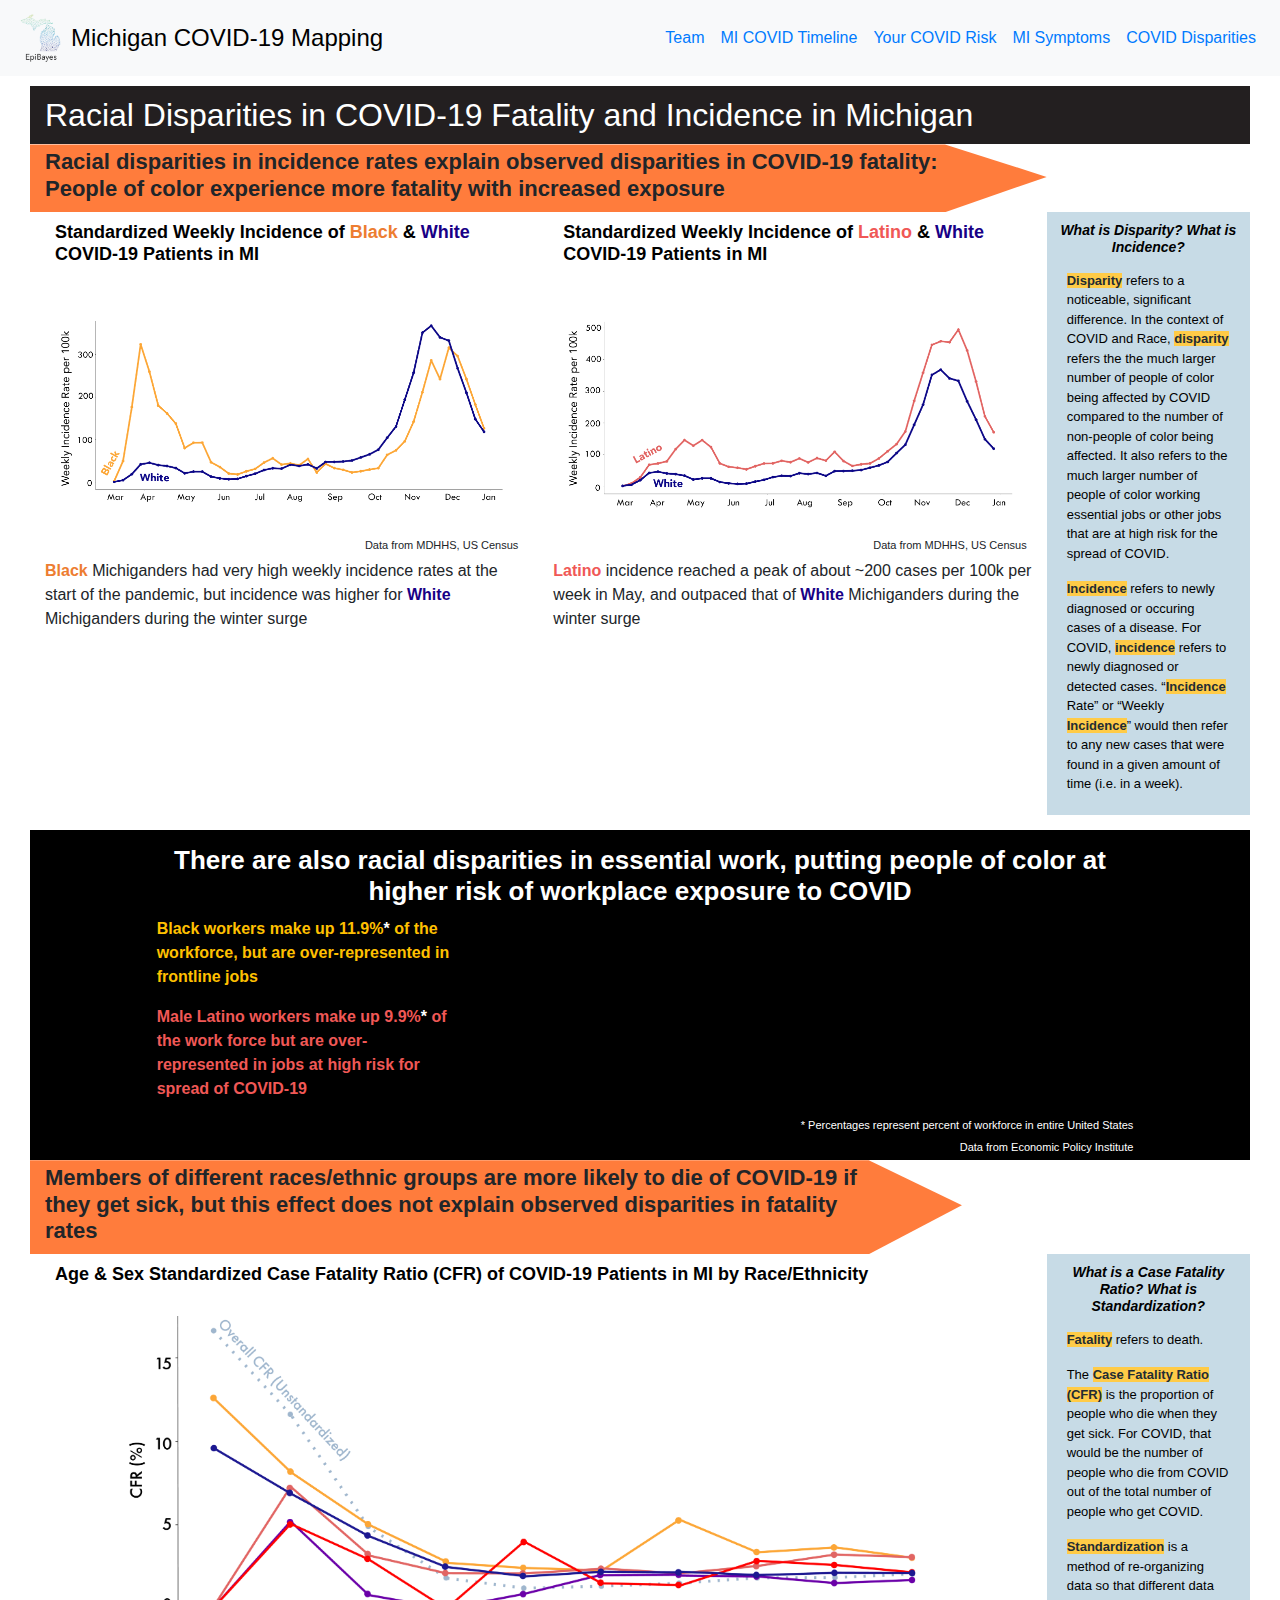
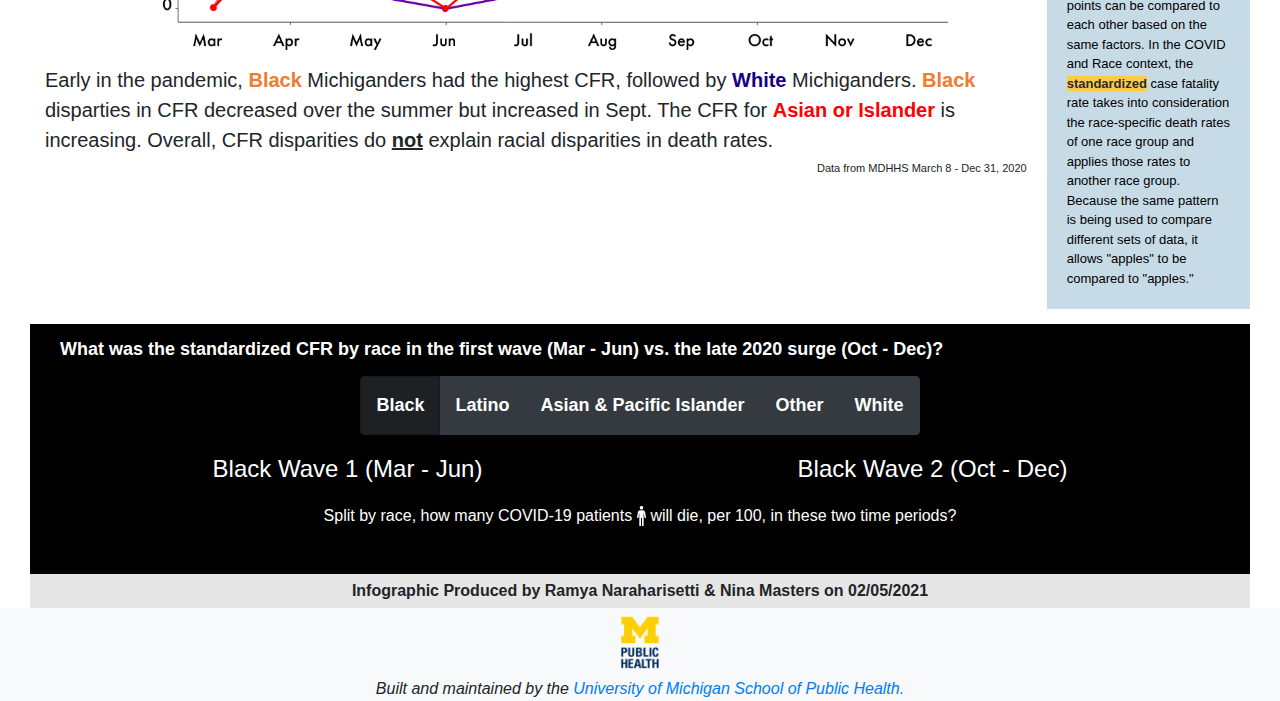
==== disparities.html @ 03329e28 "fix position and size" ====
<!DOCTYPE html>
  <head>
    <!-- Global site tag (gtag.js) - Google Analytics -->
    <script async src="https://www.googletagmanager.com/gtag/js?id=UA-37324839-1"></script>
    <script>
        window.dataLayer = window.dataLayer || [];
        function gtag() { dataLayer.push(arguments); }
        gtag('js', new Date());
        gtag('config', 'UA-37324839-1');
    </script>
    <meta charset='utf-8' />
    <title>Michigan COVID-19 Tracker</title>
    <link rel="icon" type="image/png" href="img/favicon.png">
    <meta name='viewport' content='initial-scale=1,maximum-scale=1,user-scalable=no' />
    
    <!-- bootstrap 4 -->
    <link rel="stylesheet" href="https://stackpath.bootstrapcdn.com/bootstrap/4.4.1/css/bootstrap.min.css"
        integrity="sha384-Vkoo8x4CGsO3+Hhxv8T/Q5PaXtkKtu6ug5TOeNV6gBiFeWPGFN9MuhOf23Q9Ifjh" crossorigin="anonymous">
    
    <!-- d3 utilities -->
    <script src="https://d3js.org/d3.v5.min.js"></script>
    <script src="https://d3js.org/d3-array.v2.min.js"></script>
    <script src="https://d3js.org/d3-scale-chromatic.v1.min.js"></script>

    <!-- project files -->
    <link rel="stylesheet" href="css/main.css">
  </head>
  <body id="disparitiespg">
  <!-- navigation bar -->
  <nav class="navbar navbar-expand-md navbar-light bg-light">
    <!-- navbar brand image + title -->
    <a class="navbar-brand align-items-center" title="Go to the Epibayes Lab" href="https://epibayes.io" target="_blank">
      <img id="epibayes-logo" src="img/logo_transparent.png">
      <a class="navtitle d-none d-sm-inline-block text-center" title="Michigan COVID-19 Mapping Home" href="/index.html">Michigan COVID-19 Mapping
      </a>
    </a>
    <button class="navbar-toggler" type="button" data-toggle="collapse" data-target="#website-nav" aria-controls="navbarNav" aria-expanded="false" aria-label="Toggle navigation">
      <span class="navbar-toggler-icon"></span>
    </button>
    <div class="collapse navbar-collapse" id="website-nav">
      <ul class="navbar-nav ml-auto">
        <!-- <li class="nav-item text-right">
          <a class="nav-link text-primary" href="/index.html" title="Home">Home</a>
        </li> -->
        <li class="nav-item text-right">
          <a class="nav-link text-primary" href="/team.html" title="About Us">Team</a>
        </li>
        <li class="nav-item text-right">
            <a class="nav-link text-primary" href="/timeline.html" title="A timeline of major COVID milestones in Michigan">MI COVID Timeline</a>
        </li>
        <li class="nav-item text-right">
            <a class="nav-link text-primary" href="/storymap.html" title="Understand different possible sources of COVID exposure">Your COVID Risk</a>
        </li>
        <li class="nav-item text-right">
          <a class="nav-link text-primary" href="/misymptoms.html" title="Identify potential symptoms of COVID-19">MI Symptoms</a>
        </li>
        <li class="nav-item text-right">
          <a class="nav-link text-primary" href="/disparities.html" title="COVID Disparities">COVID Disparities</a>
        </li>
      </ul>
    </div>
  </nav> 
  <!--close nav bar-->
    <!-- main content -->
    <main>
      <div class="container-fluid">
        <div class="row parentrow">
          <div class="col-sm-12 parentcol">
            <div class="row topheader">
              <div class="col-sm-12 topcol">
                <h2 class="disparitiestitle">Racial Disparities in COVID-19 Fatality and Incidence in Michigan</h2>
              </div> <!--close topcol-->
            </div> <!--close row topheader-->
           
            <div class="row subheader">
              <div class="col-md-12 subheadercol">
                <div class="row headertextrow">
                  <div class="col-lg-10 col-md-10 headertextcol">
                    <h3 class="subheading">Racial disparities in incidence rates explain observed disparities in COVID-19 fatality: People of color experience more fatality with increased exposure</h3>
                  </div>
                </div> <!--row headertextrow-->
              </div> <!--close col-12 subheadercol-->
            </div> <!--close row subheader -->
            <div class="row incidencerow">
              <div class="col-lg-5 col-md-12 incidencechartcol">
                <h4 class="charttitle">Standardized Weekly Incidence of <span class="blackid">Black</span> & <span class="whiteid">White</span> COVID-19 Patients in MI</h4>
                <div class="imgandtextfloat">
                  <img class="charts chartincidence" src="/img/weekly_incidence_white_black.png" alt="a line graph that shows how Black and White incidence compares">
                  <p class="datasource align-bottom text-right">Data from MDHHS, US Census</p>
                  <p id="bwincidenceexplainer">
                    <span class="blackid">Black </span>Michiganders had very high weekly incidence rates at the start of the pandemic, but incidence was higher for <span class="whiteid">White</span> Michiganders during the winter surge</p>
                </div> <!--close div for imgandtextfloat-->
              </div> <!--close col-5 incidencechartcol-->
              <div class="col-lg-5 col-md-12 incidencechartcol">
                <h4 class="charttitle">Standardized Weekly Incidence of <span class="latinoid">Latino</span> & <span class="whiteid">White</span> COVID-19 Patients in MI</h4>
                <div class="imgandtextfloat">
                  <img class="charts chartincidence" src="/img/weekly_incidence_white_latino.png" alt="a line graph that shows how White and Latino incidence compares">
                  <p class="datasource align-bottom text-right">Data from MDHHS, US Census</p>
                  <p id="wlincidenceexplainer"><span class="latinoid">Latino</span> incidence reached a peak of about ~200 cases per 100k per week in May, and outpaced that of <span class="whiteid">White</span> Michiganders during the winter surge</p>
                </div> <!--close div for imgandtextfloat-->
              </div> <!--close col-5 incidencechartcol-->
              <div class="col-lg-2 col-md-12 introcol">
                <h3 class="introhd text-center">What is Disparity? What is Incidence?</h3>
                <div class="definitionsdiv">
                  <div class="row defrow">
                    <div class="col-sm-12">
                      <p class="def"><span class="disparity">Disparity</span> refers to a noticeable, significant difference. In the context of COVID and Race, <span class="disparity">disparity</span> refers the the much larger number of people of color being affected by COVID compared to the number of non-people of color being affected.  It also refers to the much larger number of people of color working essential jobs or other jobs that are at high risk for the spread of COVID.</p>
                      <p class="def"><span class="incidence">Incidence</span> refers to newly diagnosed or occuring cases of a disease. For COVID, <span class="incidence">incidence</span> refers to newly diagnosed or detected cases. “<span class="incidence">Incidence</span> Rate” or “Weekly <span class="incidence">Incidence</span>” would then refer to any new cases that were found in a given amount of time (i.e. in a week).</p>
                    </div> <!--clpse col-10-->
                  </div> <!--close row defrow-->
                  
                </div> <!--close div definitionsdiv-->
              </div> <!--close col introcol-->
            </div> <!--close incidencerow-->

            <div class="row racedonuts">
              <div class="col-12 racedonutcol">
                <div class='col-lg-10 mx-auto col-md-12 donutcol d-flex flex-column justify-content-around'>
                  <h4 class="charttitle darkcharttitle text-center" id="donutsectiontitle">There are also racial disparities in essential work, putting people of color at higher risk of workplace exposure to COVID</h4>
                  <div class="row topdonutrow">
                    <div class="col-md-4 topdonutexplaincol d-flex flex-column align-items-center justify-content-center">
                      <p class="align-middle" id="topdonutexp">
                        Black workers make up 11.9%<span class="note">*</span> of the workforce, but are over-represented in frontline jobs
                      </p>
                    </div> <!--close col-4 topdonutexplaincon-->
                    <div class="donutgraphcol col-md-4 text-center d-flex justify-content-center align-items-center">
                      <div class="donutgroup">
                        <!-- <h5 class="donutlabel">Front-Line Workers</h5> -->
                        <!-- <img class="donut" src="/img/black_front_line_workers.png" alt="a donut graph that shows that 17% of front-line workers are Black"> -->
                        <div id="black-frontline"></div>
                      </div> <!--close donutgroup-->
                    </div> <!--close col-4-->
                    <div class="donutgraphcol col-md-4 text-center d-flex justify-content-center align-items-center">
                      <div class="donutgroup">
                        <!-- <h5 class="donutlabel">Public Transit Workers</h5> -->
                        <!-- <img class="donut" src="/img/black_public_transit_workers.png" alt="a donut graph that shows that 26% of public transit workers are Black"> -->
                        <div id="black-publictransit"></div>
                      </div> <!--close donutgroup-->
                    </div> <!--close col-4-->
                  </div><!--close topdonutrow-->
                  <div class="row middonutrow">
                    <div class="donutgraphcol col-md-4 text-center d-flex justify-content-center align-items-center">
                      <div class="donutgroup">
                        <!-- <h5 class="donutlabel">Grocery Workers</h5> -->
                        <!-- <img class="donut" src="/img/black_grocery_workers.png" alt="a donut graph that shows that 14% of grocery workers are Black"> -->
                        <div id="black-grocery"></div>
                      </div> <!--close donutgroup-->
                    </div> <!--close col-4-->
                    <div class="donutgraphcol   col-md-4 text-center d-flex justify-content-center align-items-center">
                      <div class="donutgroup">
                        <!-- <h5 class="donutlabel">Health Care Workers</h5> -->
                        <!-- <img class="donut" src="/img/black_health_care_workers.png" alt="a donut graph that shows that 18% of health care workers are Black"> -->
                        <div id="black-healthcare"></div>
                      </div> <!--close donutgroup-->
                    </div> <!--close col-4-->
                    <div class="donutgraphcol   col-md-4 text-center d-flex justify-content-center align-items-center">
                      <div class="donutgroup">
                        <!-- <h5 class="donutlabel">Childcare Workers</h5> -->
                        <!-- <img class="donut" src="/img/black_childcare_workers.png" alt="a donut graph that shows that 19% of child care workers are Black"> -->
                        <div id="black-childcare"></div>
                      </div> <!--close donutgroup-->
                    </div> <!--close col-4-->
                  </div> <!--close middonutrow-->
                  <div class="row bottomdonutrow">
                    <div class="col-md-4 bottomdonutexplaincol  d-flex flex-column align-items-center justify-content-center">
                      <p class="align-middle" id="bottomdonutexp">
                        Male Latino workers make up 9.9%<span class="note">*</span> of the work force but are over-represented in jobs at high risk for spread of COVID-19
                      </p>
                    </div> <!--close col-4 bottomdonutexplaincol-->
                    <div class="donutgraphcol   col-md-4 text-center d-flex justify-content-center align-items-center">
                      <div class="donutgroup">
                        <!-- <h5 class="donutlabel">Construction Workers</h5> -->
                        <!-- <img class="donut" src="/img/latino_construction_workers.png" alt="a donut graph that shows that 19% of construction workers are Latino"> -->
                        <div id="latino-construction"></div>
                      </div> <!--close donutgroup-->
                    </div> <!--close col-4-->
                    <div class="donutgraphcol   col-md-4 text-center d-flex justify-content-center align-items-center">
                      <div class="donutgroup">
                        <!-- <h5 class="donutlabel">Leisure & Hospitality Workers</h5> -->
                        <!-- <img class="donut" src="/img/latino_leisure_hospitality_workers.png" alt="a donut graph that shows that 12% of leisure and hospitality workers are Latino"> -->
                        <div id="latino-leisurehospitality"></div>
                      </div> <!--close donutgroup-->
                    </div> <!--close col-4-->
                  </div> <!--close bottomdonutrow-->
                  <p class="datasource darksource text-right">* Percentages represent percent of workforce in entire United States</p>
                  <p class="datasource darksource text-right">Data from Economic Policy Institute</p>
                </div> <!--close col-12 donutcol-->
              </div> <!--close col-12 racedonutcol-->
            </div> <!--close row racedonuts-->
            <div class="row subheader">
              <div class="col-lg-10 col-md-12 subheadercol d-flex flex-column justify-content-between">
                <div class="row headertextrow">
                  <div class="col-lg-11 col-md-11 headertextcol">
                    <h3 class="subheading">Members of different races/ethnic groups are more likely to die of COVID-19 if they get sick, but this effect does not explain observed disparities in fatality rates</h3>
                  </div>
                </div> <!--row headertextrow-->

              </div> <!--close col-12 subheadercol-->
            </div> <!--close row subheader-->
            <div class="row linegraphrow">
              <div class="col-lg-10 col-md-12 linegraphcol">
                <h4 class="charttitle">Age & Sex Standardized Case Fatality Ratio (CFR) of COVID-19 Patients in MI by Race/Ethnicity</h4>
                <div class="imgandtextfloat d-flex flex-column align-items-center">
                  <img class="charts chartallincidence" src="/img/all_incidence.png" alt="line chart that shows the CFR% of Black, White, Asian or Pacific Islander, Native, Other, and White populations from March to December">
                  <p id="cfrstandardizedexplainer">
                    Early in the pandemic, <span class="blackid">Black</span> Michiganders had the highest CFR, followed by <span class="whiteid">White</span> Michiganders. <span class="blackid">Black</span> disparties in CFR decreased over the summer but increased in Sept. The CFR for <span class="APIAid">Asian or Islander</span> is increasing. Overall, CFR disparities do <u><b>not</b></u> explain racial disparities in death rates.
                  </p>
                </div> <!--close div for imgandtextfloat-->
                <p class="datasource text-right">Data from MDHHS March 8 - Dec 31, 2020</p>         
                
              </div> <!--close col-12 linegraphcol-->
              <div class="col-lg-2 col-md-12 introcol">
                <h3 class="introhd text-center">What is a Case Fatality Ratio? What is Standardization?</h3>
                <div class="definitionsdiv">
                  <div class="row defrow">
                    <div class="col-sm-12">
                      <p class = "def"><span class="fatality">Fatality</span> refers to death.
                      <p class = "def">The <span class="fatality">Case Fatality Ratio (CFR)</span> is the proportion of people who die when they get sick. For COVID, that would be the number of people who die from COVID out of the total number of people who get COVID.</p>
                      <p class = "def"><span class="standardized">Standardization</span> is a method of re-organizing data so that different data points can be compared to each other based on the same factors. In the COVID and Race context, the <span class="standardized">standardized</span> case fatality rate takes into consideration the race-specific death rates of one race group and applies those rates to another race group. Because the same pattern is being used to compare different sets of data, it allows "apples" to be compared to "apples."</p>
                    </div> <!--close col-12-->
                  </div> <!--close row defrow-->
                </div> <!--close div definitionsdiv-->
              </div> <!--close col introcol-->
            </div> <!--close linegraphrow-->

            <div class="row gingerbreadrow mt-auto">
              <div class="col-md-12 gingerbreadcol">
                <div class="imgandtext">
                  <h4 class="charttitle darkcharttitle">What was the standardized CFR by race in the first wave (Mar - Jun) vs. the late 2020 surge (Oct - Dec)?</h4>
                  <div class="row gingerrow">
                    <div class="col-md-12 gingercol">
                      <!-- <img class="charts" id="gingerchart" src="/img/gingerbread_chart2.png" alt="different colored ginger bread men represent patients per 100 that die from COVID-19, split by race"> -->
                      <div class="row racelabelgingers">
                        <div class="col-sm-12 text-center">
                          <div class="btn-group" role="group" aria-label="Toggle different Race groups" id="gingerbutton">
                            <button type="button" class="gingtoggle btn btn-dark active" value="Black">Black</button>
                            <button type="button" class="gingtoggle btn btn-dark" value="Latino">Latino</button>
                            <button type="button" class="gingtoggle btn btn-dark" value="API">Asian & Pacific Islander</button>
                            <button type="button" class="gingtoggle btn btn-dark" value="Other">Other</button>
                            <button type="button" class="gingtoggle btn btn-dark" value="White">White</button>
                          </div> <!--close button group-->
                        </div> <!--close col-12-->
                      </div> <!--close row racelabelgingers-->
                      <div class="row gingerd3row text-center">
                        <div class="col-sm-12 col-md-6 text-center gingchart">
                          <div id="w1_ginger"></div>
                          <h4 class="gingerlabel" id="w1_label">Black Wave 1 (Mar - Jun)</h4>
                        </div>
                        <div class="col-sm-12 col-md-6 text-center gingchart" >
                          <div id="w2_ginger"></div>
                          <h4 class="gingerlabel" id="w2_label">Black Wave 2 (Oct - Dec)</h4>
                        </div>
                      </div> <!-- close row gingerd3row -->
                    </div> <!--close col-12 gingercol-->
                  </div> <!--close gingerrow-->
                  <div class="row gingerechxplrow">
                    <div class="col-md-12 gingerexplain d-flex align-items-center justify-content-center">
                      <div class="gingerfloat">
                        <p class="gingerexp">Split by race, how many COVID-19 patients <img class="gingericon" src="/img/gingerbread.png" alt="a human-shaped icon"> will die, per 100, in these two time periods?</p>
                      </div> <!--close div for gingerfloat-->
                    </div> <!--close col-12 gingerexplain-->
                  </div> <!--close row gingerexplrow-->
                </div><!--close div for imgandtext-->
              </div> <!--close col-12 gingerbreadcol-->
            </div> <!--close gingerbreadrow-->
            <div class="row creditrow">
              <div class="col-md-12 creditcol text-center">
                <p class="credit">Infographic Produced by Ramya Naraharisetti & Nina Masters on 02/05/2021</p>
              </div>
            </div> <!--close creditrow-->
          </div><!--close parentcol-->
        </div><!--close parentrow-->
      </div> <!--close parent container-->
  </main>
  <footer class="footer">
    <div class="container-fluid footeritems">
      <div class="row sphiconrow">
        <div class="  col-md-12 d-flex justify-content-center align-items-center text-center">
          <img id="sphlogo" src="img/public health logo.png">
        </div>
      </div> <!--close sphiconrow-->
      <div class="row footerstuff ">
        <div class="  col-md-12 d-flex justify-content-center align-items-center text-center">
          <p class="footertext">
            Built and maintained by the <a href="https://sph.umich.edu/" target="_blank">University of Michigan School of Public Health.</a>
          </p>
        </div>
      </div> <!--close row footerstuff-->
    </div> <!--close the container for footer items-->
  </footer>
  <!-- scripts -->
  <!-- <script src="https://code.jquery.com/jquery-3.4.1.slim.min.js"
  integrity="sha384-J6qa4849blE2+poT4WnyKhv5vZF5SrPo0iEjwBvKU7imGFAV0wwj1yYfoRSJoZ+n"  crossorigin="anonymous"></script> -->
  <script src="https://code.jquery.com/jquery-3.5.1.js" integrity="sha256-QWo7LDvxbWT2tbbQ97B53yJnYU3WhH/C8ycbRAkjPDc=" crossorigin="anonymous"></script>
  <script src="https://cdn.jsdelivr.net/npm/popper.js@1.16.0/dist/umd/popper.min.js"
  integrity="sha384-Q6E9RHvbIyZFJoft+2mJbHaEWldlvI9IOYy5n3zV9zzTtmI3UksdQRVvoxMfooAo"
  crossorigin="anonymous"></script>
  <script src="https://stackpath.bootstrapcdn.com/bootstrap/4.4.1/js/bootstrap.min.js"
  integrity="sha384-wfSDF2E50Y2D1uUdj0O3uMBJnjuUD4Ih7YwaYd1iqfktj0Uod8GCExl3Og8ifwB6"
  crossorigin="anonymous"></script>
  <script src="https://d3js.org/d3-format.v1.min.js"></script>
  <script src="js/ui.js"></script>
  <script src="js/disparities.js"></script>
  <script src="js/gingers.js"></script>
  <script>
    initDisparities()
    demographic = "Black"
    gingerRaceButton()
    makeGingers(demographic)



  </script>
  </body>
</html>
---- css/main.css ----
/* general HTML styling */
html{
  scroll-behavior:smooth
}

/* || Main styling || */
/* navigation bar styling */
.navbar-brand{
  margin: 0px;
}

.navtitle{
  margin: 0;
  padding: 0;
  padding-left: 5px;
  vertical-align: middle;
  font-weight: 400;
  font-size: x-large;
  text-decoration: none;
  color: black;
}
.navtitle:hover{
  color: gray;
  text-decoration: none;
}

.navbar-brand img{
  display: inline-block;
  height: inherit;
}

.navbar-toggler{
  padding: 0px;
}

.navbar-nav{
  padding-left: 10px;
}

#epibayes-logo {
  height: 50px;
  /* width: 52px; */
}

/* styling footer */
footer{
  background-color: #f8f9fa;
}

.footeritems{
  margin: 0 !important;
  padding: 0 !important;
  padding-top: 10px;
  font-weight: 500;
  font-style: italic;
}

.sphpic{
  margin:0;
  padding: 0;
}

.sphiconrow{
  padding-top: 10px;
}

#sphlogo{
  vertical-align: center;
  width: 52px;
}

.footerbuildmaintain{
  vertical-align: center;
}

.footertext{
  margin:0;
  padding:0;
}

/* row styling */
.row{
  width: inherit;
  padding: 0px;
  margin: 0px;
}

/* adding a top padding to the container */
.container-fluid{
  padding-top:10px;
}

.fa-info-circle{
  color:	#0275d8;
}

/* || INDEX.html || */
/* map styling */
#map, #mapbox-legend { 
  position: relative;
  top: 0px;
  /* left: 10px; */
  width: 100%;
  height: 500px;
}

.mapboxgl-popup{
  max-width: 350px !important;
  /* width: 500px !important; */
}


/* map div styling */
.mapcol{
  padding: 0px;
  margin: 0px;
}

.mapandbuttons{
  margin: 0px;
  padding: 0px;

}


/* style daterangepick stuff */
.drprow{
  padding: 10px 0px;
}
.drpdesc{
  font-size: 11pt;
  font-weight: 500;
  cursor: pointer;
}

/* button styling */
#toggle-count-rate, #toggle-probable-cases{
  margin: 0px !important;
  /* padding: 0px !important; */
}

.updated{
  padding: 0px;
  margin: 0px;
  padding-top: 10px;
  color: gray;
  cursor: default;
}

.buildlogo, .buildtext{
  margin: 0;
  padding: 0;
}

.buildtext{
  color: gray;
}

/* style radios under map */
.mapradios{
  padding: 0;
  margin: 0;
}

.radiocol{
  margin: 0;
  padding: 0;
  
}

.form-check-input{
  vertical-align: center;
}

.form-check-label{
  padding: 0px 5px;
  padding-right: 10px;
}

.radioset{
  padding: 0;
  margin: 0;
  padding: 10px 0px;

}
/* styling info buttons */
.infobutton{
  width: 16px;
  padding: 0;
  margin: 0;
}
.iconrow{
  padding: 0;
  margin-top: -10px;
}

.iconcol{
  padding: 0;
  margin-top: -10px;
}

/* switch styling */
.switches{
  padding: 10px 0px;
}

.switchcol{
  padding: 0;
  vertical-align: center;
}
.switchlabel{
  font-size: 10pt;
  margin: 0;
  padding: 0;
  padding: 6px;
  background-color:white;
  color: gray;
  border-color: gray;
}

.switchlabel:hover, .switchlabel:active, .switchlabel:focus{
  background-color: gray !important;
  border-color: gray !important;
}

.switchlabel.active{
  background-color: #002F63 !important;
}

#select-case-rate, #select-case-count, #select-cp, #select-c {
  display: none;
}

/* style embeddable div elements */
.embedmapbutton{
  margin: 0;
  padding: 0;
}

.embedmap{
  margin: 0;
  padding: 0;
}

#copyButton{
  display: none;
}


/* styling the iframe code elements */
.iframecode, .iframeelement{
  margin: 0;
  padding: 0;
}

#embeddable{
  display: none;
  border: 1px solid #e8e8e8;
  width: 100%;
  padding: 5px;
  margin: 5px 0px;
}

textarea{
  width: 0;
  height: 0;
}

/* styling the h1 div that contains the total number of cases */
.casesovertime{
  margin: 0;
  padding: 0;
}

#total{
  line-height: 30px;
  padding-bottom: 10px;
  margin: 0;
}

/* style the dropdown button for linechart */
.dropdowns{
  padding: 10px 0px;
}
.dropdown-item{
  cursor: pointer;
}

/* style linechart div elements*/
.linechartdiv{
  margin: 0;
  padding: 0;
}

/* style the goal text paragraph */
#ourgoal{
  margin: 0;
  padding: 0;
  padding-top: 10px;
}

/* style covidfacts row */
.covidfacts{
  border-top: 1px solid #e8e8e8;
  margin-top: 10px;
}

/* style top rows in the facts etc section */
.transmitfacts, .whatcanwelearn{
  padding-top: 10px;
}

/* adjust margins on cols */
.leftelements, .rightelements, .covidtransmit, .covidnumbers, .contactinfo{
  margin: 0;
  padding: 0;
}

/* adding back padding on left elements */
.leftelements{
  padding-right: 12px;
}

/* style the h6 elements */
h6{
  color: gray;
}

/* adding a bottom padding to the final row in the index page */
.contactdetails{
  margin:0;
  padding:0;
  width:100%;
  border-top: 1px solid #e8e8e8;
}

.contactus{
  margin:0;
  padding: 0;
  width: 100%;
  background-color: #f8f9fa;

}
.contactus h3{
  margin-top:10px;
}

/* styling paragraphs in timeline */
.timelineexplanation{
  text-indent: 2.0em;
}

/* styling the case chart */
.daily-cases, .daily-symptoms {
  fill: none;
  stroke-width: 2;
}

.daily-symptoms {
  stroke: #08519C;
}

.daily-cases {
  stroke: #00274C;
}

/* styling popup */
.mapboxgl-popup-content{
  padding: 15px 10px 10px 10px;
}
.popupdetails{
  padding: 0px;
  margin: 0px;
}

.popupdetails thead{
  padding-top: 5px;
}

.headingrow{
  padding-top: 10px;
}

.popupdetails thead tr th{
  padding-top: 5px;
}

#popup-header{
  line-height: 8pt !important;
  font-size: 8pt !important;
}

/* daterangepicker related styles */
.drpbutton{
  vertical-align: baseline;
  margin: 0px 10px;
}

.fa-calendar{
  color:white;
  padding: 0px 5px;
}

/* || TEAM.html || */
/* style h4 elements */
h4{
  color: gray;
}

/* styling h5 elements */
h5{
  margin: 0px;
}

/* column margin resetter */
.photodiv, .descdiv{
  margin: 0;
  padding: 0;
}

/* adding back padding to the description div */
.descdiv{
  padding-left: 15px;
}

/* add top padding to photo div */
.photodiv{
  padding-top:5px;
}

/* adding buffers to each profile */
.teammember{
  padding: 15px 0px;
}

/* setting a uniform width for photos */
.teamphoto{
  width: 90%;
}

/* || TIMELINE.html || */
/* adding margin to the timeline and text */
#timeline, .timeline-text {
  margin-top: 10px;
  margin-bottom: 10px;
}

.bar {
  fill: #5CBDCA;
}

.avgLine {
  fill: none;
  stroke: #000;
  stroke-width: 1.5px;
  /*clip line with rectangle */
  clip-path: url(#clip);
}

.axis, #ylabel {
  font-size: 0.35em;
}

/* Text Related Stuff */
.milestone {
  stroke: lightgray;
  stroke-width: 1;
}

text .milestone-text{
  background-color: white !important;
}

.milestone-text {
  font-size: 0.355em;
  line-height: 0.5em;
  font-weight: 400;
}

.rect {
  fill: #e6e9eb;
}

.rect-text {
  font-size: 0.55em;
  font-weight: 500;
}

.end {
  text-anchor: end;
}

/* || STORYMAP.html || */
#storymappage h1{
  font-size: 24pt;
}
#storymappage h2{
  font-size: 20pt;
}
#storymappage h3{
  font-size: 16pt;
}
#storymappage .light p{
  font-size: 12pt;
}
.scrollybody {
  margin:0; 
  padding:0; 
  font-family: sans-serif;
}
#storymappage .scrollylink a, a:hover, a:visited {
  color: #0071bc;
}
#scrollymap {
  top:0; 
  height: 100vh;
  width:100vw;
  position: fixed;
  z-index: -5;
}
#scrollyheader {
  margin: 3vh auto;
  width: 90vw;
  padding: 2vh;
  text-align: center;
}
#scrollyfooter {
  width: 100%;
  min-height: 5vh;
  padding-top: 2vh;
  padding-bottom: 2vh;
  text-align: center;
  line-height: 25px;
  font-size: 13px;
}
#scrollyfeatures {
  padding-top: 10vh;
  padding-bottom: 10vh;
  z-index: 100;
}
.scrollycentered {
  width: 50vw;
  margin: 0 auto;
}
.scrollylefty {
  width: 33vw;
  margin-left: 5vw;
}
.scrollyrighty {
  width: 33vw;
  margin-left: 62vw;
}
.light {
  color: #444;
  background-color: #fafafa;
}
.scrollydark {
  color: #fafafa;
  background-color: #444;
}
.step {
  margin-bottom: 50vh;
  /* margin-bottom: 10vh; */
  opacity: 0.25;
  border: 1px solid lightgray;
}
.step.active {
  opacity: 0.9;
}

.step div {
  padding:  25px 50px;
  line-height: 25px;
  font-size: 13px;
}

.step img {
  width: 100%;
}

.scrollymodal{
  display: none;
  position: fixed;
  top: 0;
  left: 0;
  right: 0;
  width: 100%;
  height: 100%;
  z-index: 1;
  background-color: rgba(0,0,0,0.4);
  border: 1px solid lightgray;
  -webkit-box-shadow: 0 3px 7px rgba(0, 0, 0, 0.3);
  box-shadow: 0 3px 7px rgba(0, 0, 0, 0.3);
}
.scrollymodalheader{
  display: flex;
  align-items: center;
  justify-content: flex-end;
  background-color: red;
}
.scrollyclose{
  padding: 10px;
  color: white;
  cursor: pointer;
}
.scrollymodalcontents{
  background-color:white;
  margin: 5px;
}
.scrollymodalcontents p{
  text-align: center;
  margin: 5px;
  padding: 10px;
  font-weight: bold;
  font-size: 10pt;
}

@media (max-width: 750px) {
  #scrollyfeatures {
      width: 90vw;
      margin: 0 auto;
  }
}

/* ||MISYMPTOMS.html|| */
/* remove col paddings */
.mainitems, .msmap, .allabout, .gettingnumbers, .leftsections, .rightsections, .numberstell, .numbersdonttell, .mimapcontrols, .col-md-12, .midrpcol, .slidercol{
  padding: 0px;
  margin: 0px;
}
/* add top border to abouttext section */
.abouttext{
  padding-top: 10px;
  margin-top: 10px;
  border-top: 1px solid #e8e8e8;
}
/* add padding back to left section */
.leftsections{
  padding-right: 10px;
}
/* add padding back to right section */
.rightsections{
  padding-left: 10px;
}

/* add padding to top of covidlists + style */
.twolists{
  padding-top: 10px;
  background-color: #F9FBFD;
}
/* remove col paddings from covid list */
.covidlist{
  padding: 0;
  margin: 0;
}

/* making left paddings smaller on ULs */
.covidul{
  padding-left: 30px;
}
/* style headings for lists */
.listheading{
  font-size: 12pt;
  padding-bottom: 5px;
}

/* adding buffer to map */
.misymptomsmap{
  padding-bottom: 10px;
}

/* styling the map for the misymptoms page */
.misymptomspage #map{
  /* height: 525px; */
  height: 100%;
}
/* removing left padding from msslider */
.msslider{
  padding-left: 0;
}
/* adding padding to map and buttons */
.mimapcontrols{
  padding: 10px 0px;
}
/* remove padding for dropdown col */
.midrop{
  padding: 0;
}
.misymptomspage .dropdowncol{
  padding: 0;
}
/* adding padding to wherearewe row */
.wherearewe{
  padding: 5px 0px;
  background-color: #f0f6fb;
  margin-bottom: 10px;
}
.gettingnumbers{
  padding: 0px 5px;
}
/* styling the wherearewe items */
.whereheading{
  font-size: 16pt;
}
.wherep{
  font-size: 11pt;
  margin: 0;
  padding: 0;
}
.whereli{
  font-size: 10pt;
}
.misymphead{
  padding: 0px 5px;
}
.aboutmisym{
  padding: 5px !important;
}
/* .themisym{
  padding-bottom: 20px;
} */

/* removing padding to the miCPtotals div */
.miCPtotals{
  padding: 0;
}
/* tri-state radio button */
#response-total, #response-covid, #response-proportion{
  display: none;
}

/* ||  DISPARITIES.HTML  || */
/* .disparities-img{
  width: inherit;
}
.pdf{
  width: inherit;
  height: 700px;
} */

.incidencerow{
  padding-bottom:15px;
}

.topcol{
  background-color: #231f20 !important;
  margin: 0;
  padding: 10px;
  color: white !important;
}

.disparitiestitle{
  margin: 0;
  padding: 0;
}

.sidelinecharts{
  height:inherit;
}
.subheadercol{
  margin: 0;
  padding: 0;
}

.subheading{
  margin: 0;
  padding: 5px 10px 10px 5px;
  font-size: 22px;
  font-weight: bold;
}

.headertextcol{
  margin:0;
  padding:0;
  padding-left: 10px;
  padding-right: 80px;
  background-color: #ff7c3c;
  clip-path: polygon(90% 0, 100% 48%, 90% 100%, 0 100%, 0 0);
  -webkit-clip-path:polygon(90% 0, 100% 48%, 90% 100%, 0 100%, 0 0);
}

.charts{
  width:100%;
  vertical-align: center !important;
  padding: 10px;
  margin: 5px;
}

#gingerchart{
  margin:0;
  padding: 0;
}

.linegraphrow{
  padding: 0px;
}

.linegraphcol{
    margin:0;
    padding:0;
}

.charttitle{
    color: black;
    font-size: 18px;
    font-weight: bold;
    margin: 0;
    padding: 10px;
    /* padding-bottom: 5px;
    padding-top:5px; */
}

#donutsectiontitle{
  font-size: 26px;
  padding-bottom: 10px;
  padding-top:15px;
}
.imgandtextfloat{
  /* position: relative; */
  padding-top:10px;
  padding-bottom: 10px;
}

#cfrstandardizedexplainer{
  margin:0;
  padding:0;
  font-weight: 500;
  font-size: 16px;
  /* position: absolute;
  top: 12px;
  right: 16px;
  width: 500px; */
  background-color: white;
}

.blackid{
  font-weight: bold;
  color: #ed7d31;
}

.whiteid{
  font-weight: bold;
  color: #180086;
}

.APIAid{
  font-weight: bold;
  color:#ff0000;
}

.latinoid{
  font-weight: bold;
  color: #f05856;
}

.nativeid{
  font-weight: bold;
  color: #b12a90;
}

.otherid{
  font-weight: bold;
  color: #6a00a8;
}

.datasource{
  margin:0;
  padding:0;
  padding-bottom:5px;
  padding-right: 5px;
  font-size:11px;
  font-weight:500;
}

.darkcharttitle{
  /* margin: 10px; */
  padding: 5px;
  color: white;
  background-color: black;
}

.imgandtext{
  background-color: black;
  padding: 10px
}

.gingerfloat{
  margin:10px;
  padding:10px;
}

.gingerexplain{
  margin:0;
  padding:0;
  background-color:black;
  color: white;
}

.gingericon{
  height: 20px;
  vertical-align: center;
}

.sidegraphrow{
  margin:0;
  padding:0;
}

.sidegraphcol{
  margin:0;
  padding:0;
}

.sideheader{
  font-size: 18px;
  margin:0;
  padding:0;
  /* position: absolute;
  top: 20px;
  left: 0px;
  right: 0px; */
}

#standardized{
  display: inline-block;
  width: 50px;
  border-bottom: 3px solid black;
}

#unstandardized{
  display: inline-block;
  width: 50px;
  border-bottom: 3px dashed  black;
}

.linelabel{
  display: inline-block;
}
.verticalchart{
  /* width: 100%; */
  width: 100%;
  /* height: 90% !important; */
}

.legendimg{
  width: 70%;
}

#bwincidenceexplainer, #wlincidenceexplainer{
  margin:0;
  padding:0;
  font-weight: 500;
  font-size: 16px;
  /* font-style: italic; */

  /* position: absolute; */
  /* top: 70px;
  right: 200px;
  width: 300px; */
  /* background-color: white; */
}

.donutcol{
  /* background-color:black; */
  color: white;
  padding-left:10px;
  padding-right:10px;
}

.donutlabel{
  font-size: 18px;
  color: lightgray;
}

.donut{
  width: 85%;
  /* margin:5px; */
}

.racedonutcol{
  margin:0;
  padding:0;
  background-color: black;
}

.donutgroup{
  /* padding: 10px; */
  width: inherit;
}

.donutgraphcol{
  padding:0;
  margin:0;
  padding-left: 3px;
  padding-right: 3px;
}

#topdonutexp{
  font-weight:bold;
  color: #ffc000;
}

#bottomdonutexp{
  font-weight: bold;
  color:#f05856;
}

.darksource{
  color: white;
}

.gingerbreadrow{
  background-color: black;
}

.creditcol{
  background-color: #e7e6e6;
}

.credit{
  margin:0;
  padding:0;
  padding: 5px;
  font-weight: bold;

}
.topcol{
  background-color: black;
}

.introcol{
  /* background-color:#ff7c3c; */
  /* background-color: #C5DECD; */
  /* background-color: #FCF6B1; */
  /* background-color: #F0CEA0; */
  background-color: #C7DBE6;
  /* background-color: black; */
  /* padding-bottom: 5px; */
  /* margin: 15px; */
}

.introhd{
  padding: 10px;
  margin: 0;
  /* color: white; */
  color: black;
  font-weight: 700;
  font-style: italic;
}

.float-right-top{
  position: absolute;
  right: 0;
  top: 0;
}

.disparity, .incidence, .fatality, .standardized{
  font-weight: 700;
  /* color: #006992; */
  color: #232C33;
  background-color: #FFCB47;
}

.definitionsdiv{
  padding: 5px;
  /* color: white; */
  color: black;
  font-weight: 500;
}

.note{
  color: white;
}

#disparitiespg svg{
  padding: 10px;
}

.wavelabel{
  font-size: 18px;
  color: white;
}

#gingerbutton > *{
  font-size: 18px;
  font-weight: 700;
  padding: 15px;
}

#gingerbutton{
  padding-top: 10px;
  padding-bottom: 20px;
}
ts
c
.gingerlabel{
  color: white;
}

.linegraphrow{
  padding-bottom: 15px;
}

#w1_ginger, #w2_ginger{
  display: block;
  margin: auto;
}

.gingerlabel{
  margin: auto;
  color: white;
}

/* ||adjustments based on screen size|| */
/* (for disparities page) */
/* ||XS DEVICES|| */
@media (max-width:600px){
  .incidencechartcol{
    margin:0;
    padding:0;
  }  
  .imgandtextfloat{
    position: inherit;
    margin:0;
    padding-top: 5px;
    padding-bottom: 5px;
  }
  #bwincidenceexplainer, #wlincidenceexplainer, #cfrstandardizedexplainer, .sideheader{
    position: initial;
    width: 100%;
  }

  #cfrstandardizedexplainer{
    padding-top: 10px;
  }

  #bwincidenceexplainer, #wlincidenceexplainer{
    padding-bottom: 5px;
  }
  .subheading{
    font-size: 20px;
  }

  .sideheader{
    font-size: 20px;
  }

  #gingerbutton{
    width: 100%;
  }
  
  #gingerbutton > .gingtoggle{
    font-size: 14px;
  }

}

/* ||S DEVICES|| */
@media (min-width:600px){
  .imgandtextfloat{
    position: inherit;
    margin:0;
    padding-top: 5px;
    padding-bottom: 5px;
  }
  #bwincidenceexplainer, #wlincidenceexplainer, #cfrstandardizedexplainer, .sideheader{
    position: initial;
    width: 100%;
  }

  #cfrstandardizedexplainer{
    padding-top: 10px;
  }
  #bwincidenceexplainer, #wlincidenceexplainer{
    padding-bottom: 5px;
  }
  .sideheader{
    font-size: 32px;
  }

}

/* ||M DEVICES|| */
@media (min-width:768px){
  .sideheader{
    font-size: 24px;
  }
  .donut{
    width: 90%;
  }
  .donutlab{
    font-size: 20px;
  }
}

/* ||L DEVICES|| */
@media (min-width: 992px){
  .topcol, .incidencechartcol, .linegraphcol, .gingerbreadcol, .creditcol{
    padding-left: 15px;
    padding-right: 15px;
  }  


  #bwincidenceexplainer, #wlincidenceexplainer{
    margin:auto;
    padding:auto;
    font-weight: 500;
    font-size: 16px;
    /* font-style: italic; */
    /* position: absolute; */
    /* top: 0;
    left: 0;
    right: 0;
    width: 280px; */
    background-color: none !important;
  }

  .sideheader{
    font-size: 18px;
    margin:0;
    padding:0;
    /* position: absolute; */
    /* top: 10px;
    left: 0px;
    right: 0px; */
  }
  
  #cfrstandardizedexplainer{
    margin:0;
    padding:0;
    font-weight: 500;
    font-size: 15px;
    /* position: absolute; */
    /* top: 12px;
    right: 0px;
    width: 500px; */
    background-color: white;
  }

  .introhd{
    padding: 10px;
    margin: 0;
    /* color: white; */
    color: black;
    font-weight: 700;
    font-style: italic;
    font-size: 14px;
  }
  
  .def{
    font-size: 13px;
  }
  .donutlab{
    font-size: 20px;
  }
}

/* ||XL DEVICES|| */
@media (min-width: 1200px){
  #cfrstandardizedexplainer{
    margin:0;
    padding:0;
    font-weight: 500;
    font-size: 20px;
    /* position: absolute; */
    /* top: 18px;
    right: 16px;
    width: 500px; */
    background-color: white;
  }

  #bwincidenceexplainer, #wlincidenceexplainer{
    margin:auto;
    padding:auto;
    font-weight: 500;
    font-size: 16px;
    /* position: absolute; */
    /* top: 50px;
    right: 0;
    left:0;
    width: 350px; */
    /* background-color: white; */
  }

  .introcol{
    position: default;

  }

  .donut{
    width: 80%;
  }

  .gingchart > *{
    width: 90%;
  }
  .donutlab{
    font-size: 18px;
  }
  .chartallincidence{
    width: 85%;
  }

}
/* ||SUPER XL DEVICES|| */
@media (min-width: 1400px){
  #cfrstandardizedexplainer{
    margin:0;
    padding:0;
    font-weight: 500;
    font-size: 20px;
    /* position: absolute; */
    /* top: 18px;
    right: 16px;
    width: 500px; */
    background-color: white;
  }

  #bwincidenceexplainer, #wlincidenceexplainer{
    margin:0;
    padding:0;
    font-weight: 500;
    font-size: 16px;
    /* position: absolute; */
    /* top: 70px;
    left: 240px;
    width: 350px; */
    /* background-color: white; */
  }
  .gingchart > *{
    width: 70%;
  }
  .donutlab{
    font-size: 18px;
  }

  .chartallincidence{
    width: 70%
  }
}

/* || media rules || */
@media (max-width: 576px){
  .CPtotals{
    margin:0;
    padding: 0;
    padding-top: 10px;
  }
  .cumulativevis, .goaltext, .whatcanwelearn, .covidlearn, .msslider, .drpcol, .CPtotals, .drpdwncol{
    padding: 0;
    margin: 0;
  }
  .leftsections, .rightsections{
    padding: 0px;
  }
  #total{
    padding-top: 10px;
  }
}

@media screen and (max-width: 624px) {
    #website-nav {padding-left: 64px;}
}
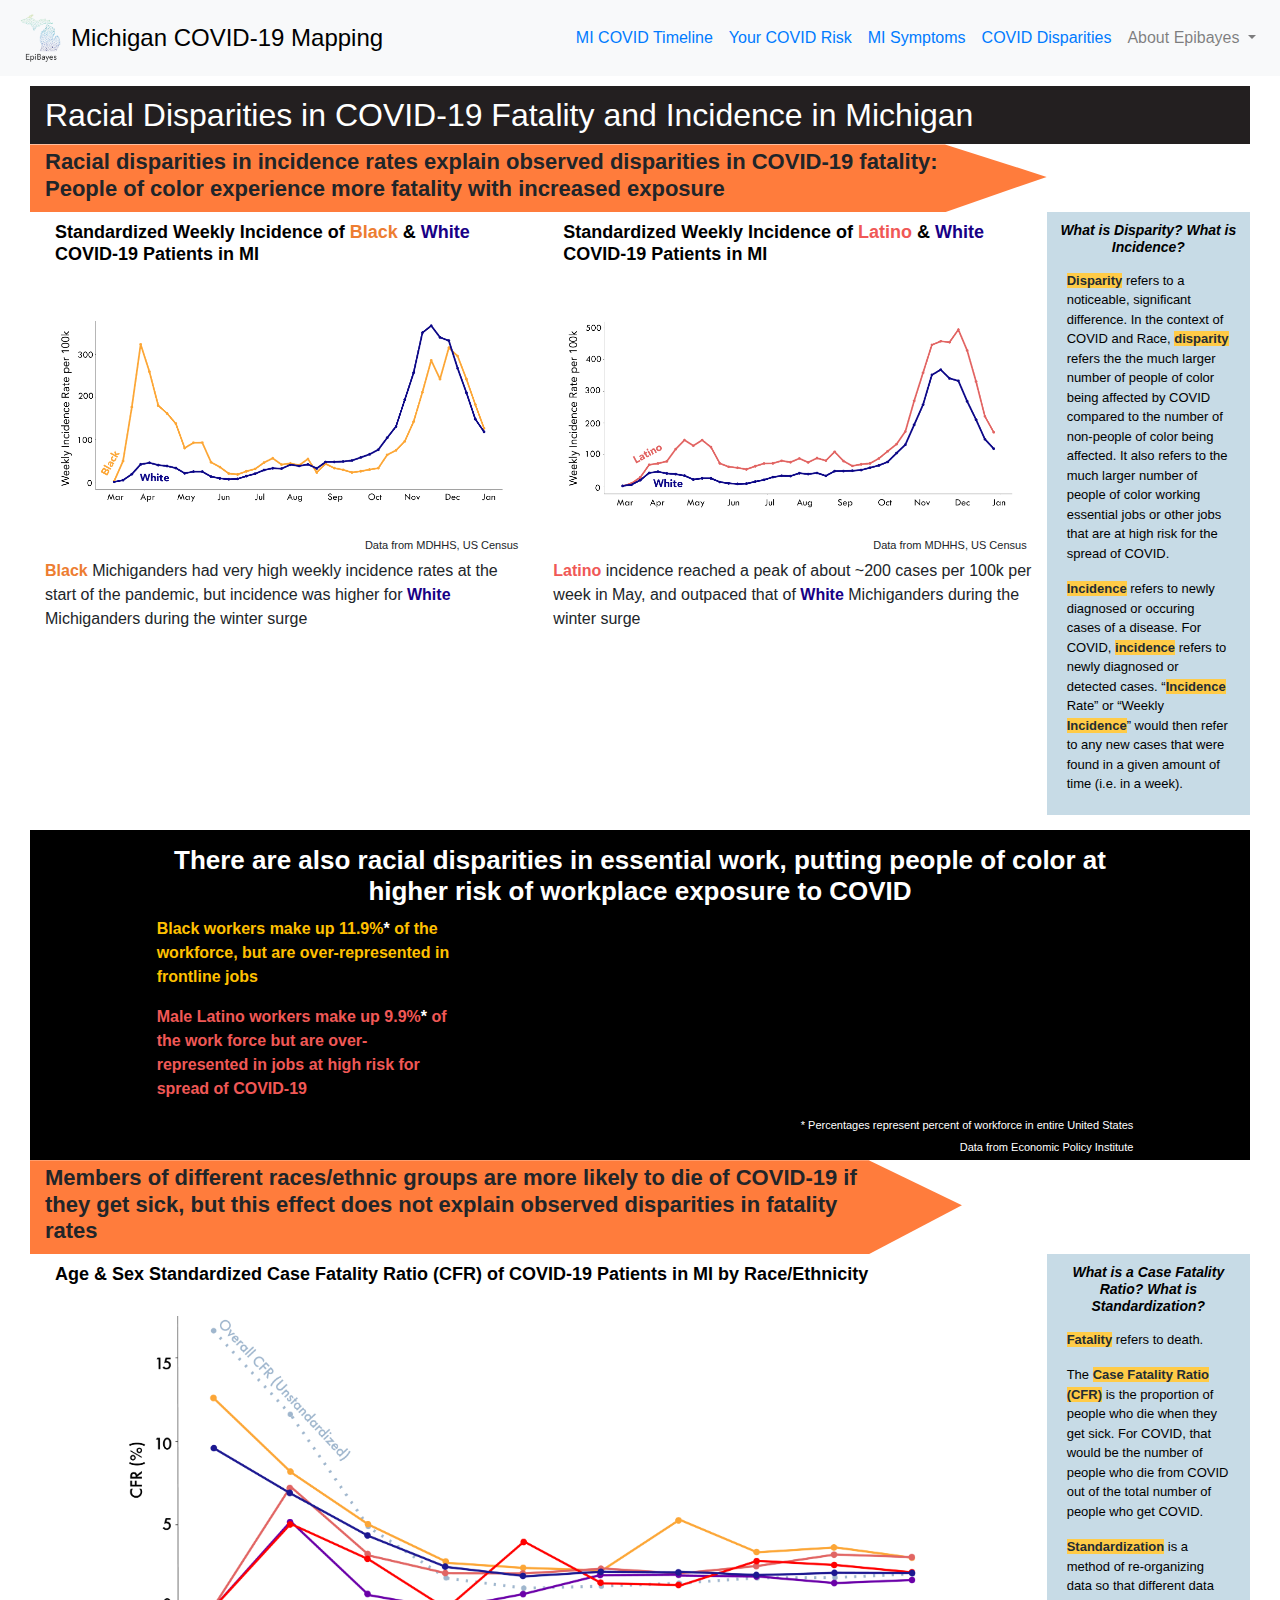
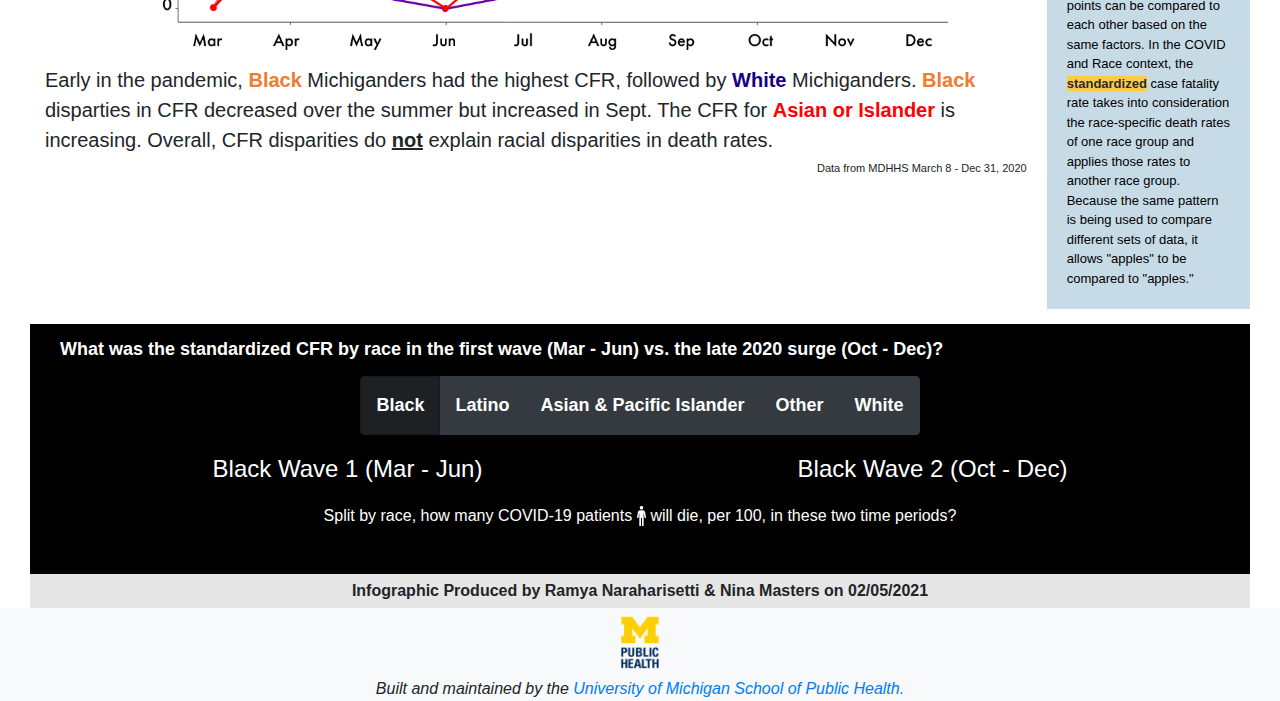
==== commit 40996417: "add funding page" ====
--- a/disparities.html
+++ b/disparities.html
@@ -39,12 +39,6 @@
     </button>
     <div class="collapse navbar-collapse" id="website-nav">
       <ul class="navbar-nav ml-auto">
-        <!-- <li class="nav-item text-right">
-          <a class="nav-link text-primary" href="/index.html" title="Home">Home</a>
-        </li> -->
-        <li class="nav-item text-right">
-          <a class="nav-link text-primary" href="/team.html" title="About Us">Team</a>
-        </li>
         <li class="nav-item text-right">
             <a class="nav-link text-primary" href="/timeline.html" title="A timeline of major COVID milestones in Michigan">MI COVID Timeline</a>
         </li>
@@ -55,7 +49,15 @@
           <a class="nav-link text-primary" href="/misymptoms.html" title="Identify potential symptoms of COVID-19">MI Symptoms</a>
         </li>
         <li class="nav-item text-right">
-          <a class="nav-link text-primary" href="/disparities.html" title="COVID Disparities">COVID Disparities</a>
+          <a class="nav-link text-primary active" href="/disparities.html" title="COVID Disparities">COVID Disparities</a>
+        </li>
+        <li class="nav-item dropdown text-right">
+          <a class="nav-link dropdown-toggle" id="navbarDropdown" role="button" data-toggle="dropdown" aria-haspopup="true" aria-expanded="false">
+            About Epibayes
+          </a>
+          <div class="dropdown-menu" aria-labelledby="navbarDropdown">
+            <a class="dropdown-item" href="/team.html" title="About the Epibayes Lab">The Team</a>
+            <a class="dropdown-item" href="/funding.html" title="Our funders">Funding</a>
         </li>
       </ul>
     </div>
--- a/css/main.css
+++ b/css/main.css
@@ -1111,6 +1111,19 @@
   color: white;
 }
 
+/* ||FUNDING.HTML|| */
+.funderH2{
+  font-size: 18px;
+  font-weight: bold;
+}
+.funderLogo{
+  width: 350px;
+}
+.fundingFooter{
+  position: absolute;
+  bottom: 0;
+  width: 100%;
+}
 /* ||adjustments based on screen size|| */
 /* (for disparities page) */
 /* ||XS DEVICES|| */
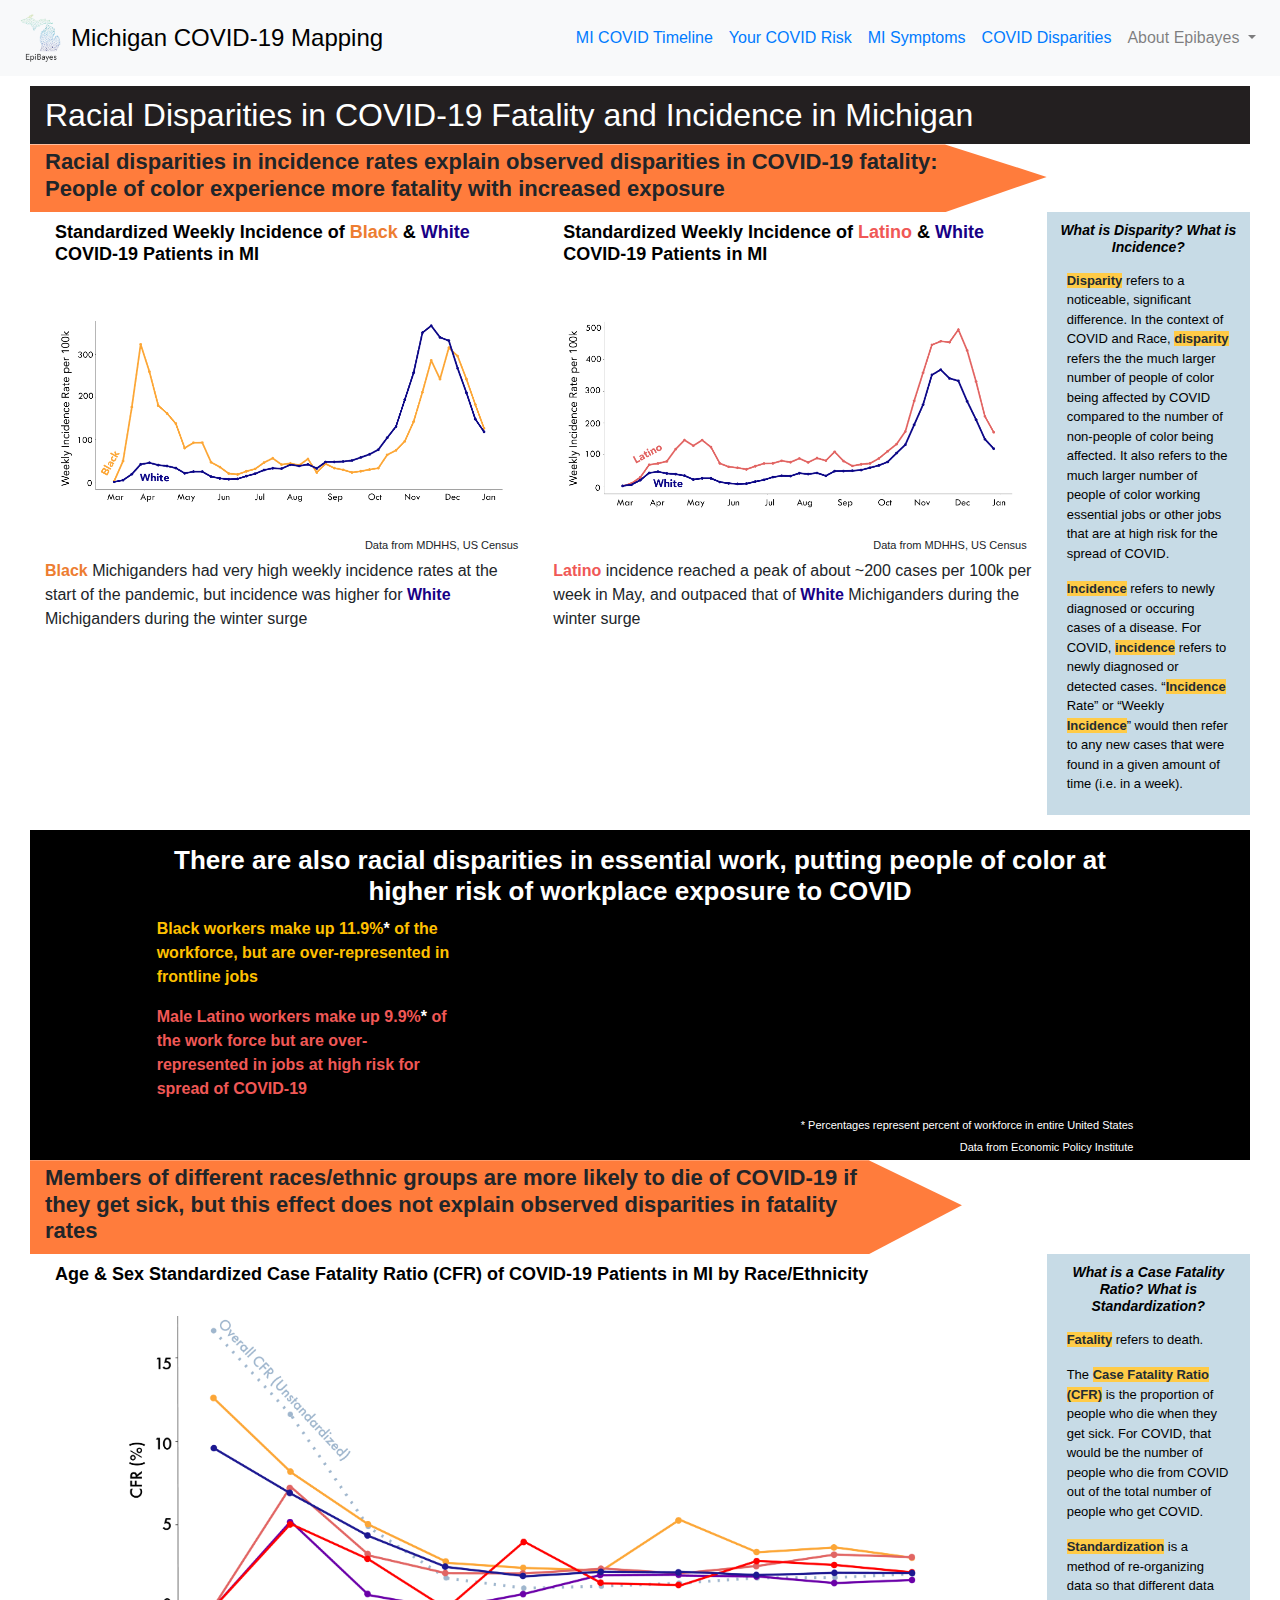
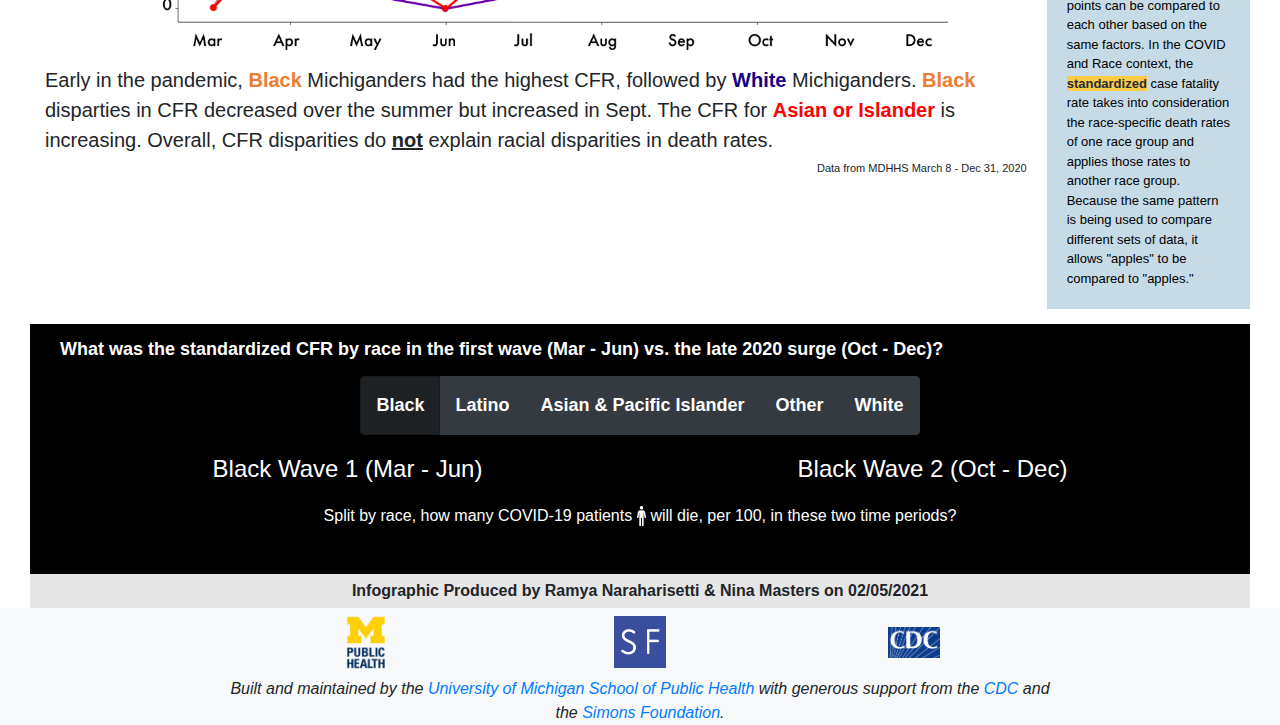
==== commit 9ddbe347: "update footer" ====
--- a/disparities.html
+++ b/disparities.html
@@ -277,16 +277,20 @@
   <footer class="footer">
     <div class="container-fluid footeritems">
       <div class="row sphiconrow">
-        <div class="  col-md-12 d-flex justify-content-center align-items-center text-center">
-          <img id="sphlogo" src="img/public health logo.png">
+        <div class="col-sm-2"></div>
+        <div class="col-sm-8 d-flex justify-content-around align-items-center text-center">
+          <img class="footerimg" id="sphlogo" src="img/public health logo.png">
+          <img class="footerimg" id="simonslogo" src="img/simons-logo-simple.png">
+          <img class="footerimg" id="cdclogo" src="img/cdc-logo.png">
         </div>
+        <div class="c0l-sm-2"></div>
       </div> <!--close sphiconrow-->
-      <div class="row footerstuff ">
-        <div class="  col-md-12 d-flex justify-content-center align-items-center text-center">
-          <p class="footertext">
-            Built and maintained by the <a href="https://sph.umich.edu/" target="_blank">University of Michigan School of Public Health.</a>
-          </p>
+      <div class="row footerstuff">
+        <div class="col-sm-2"></div>
+        <div class="col-sm-8 d-flex justify-content-center align-items-center text-center">
+          <p class="footertext">Built and maintained by the <a href="https://sph.umich.edu/" target="_blank">University of Michigan School of Public Health</a> with generous support from the <a href="https://www.cdc.gov/" target="_blank">CDC</a> and the <a href="https://www.simonsfoundation.org/" target="_blank">Simons Foundation</a>.</p>
         </div>
+        <div class="col-sm-2"></div>
       </div> <!--close row footerstuff-->
     </div> <!--close the container for footer items-->
   </footer>
--- a/css/main.css
+++ b/css/main.css
@@ -64,7 +64,7 @@
   padding-top: 10px;
 }
 
-#sphlogo{
+.footerimg{
   vertical-align: center;
   width: 52px;
 }
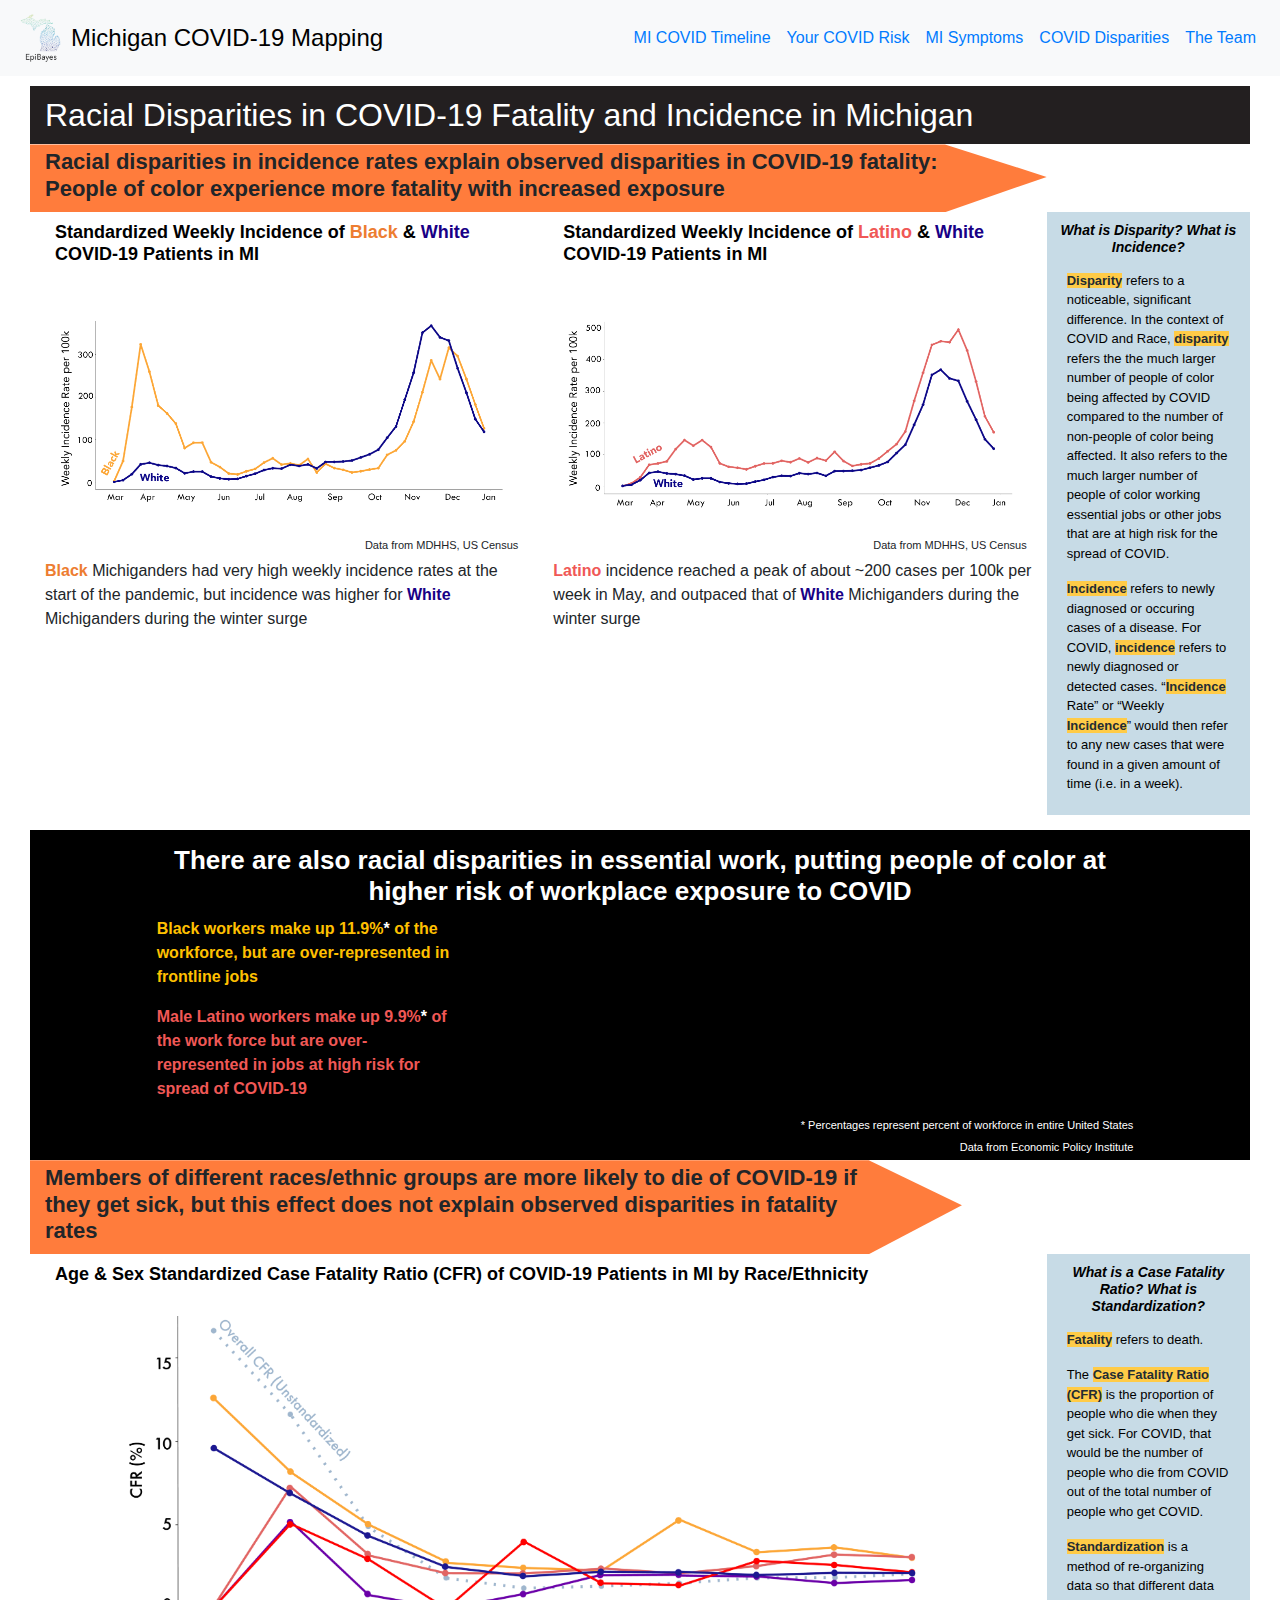
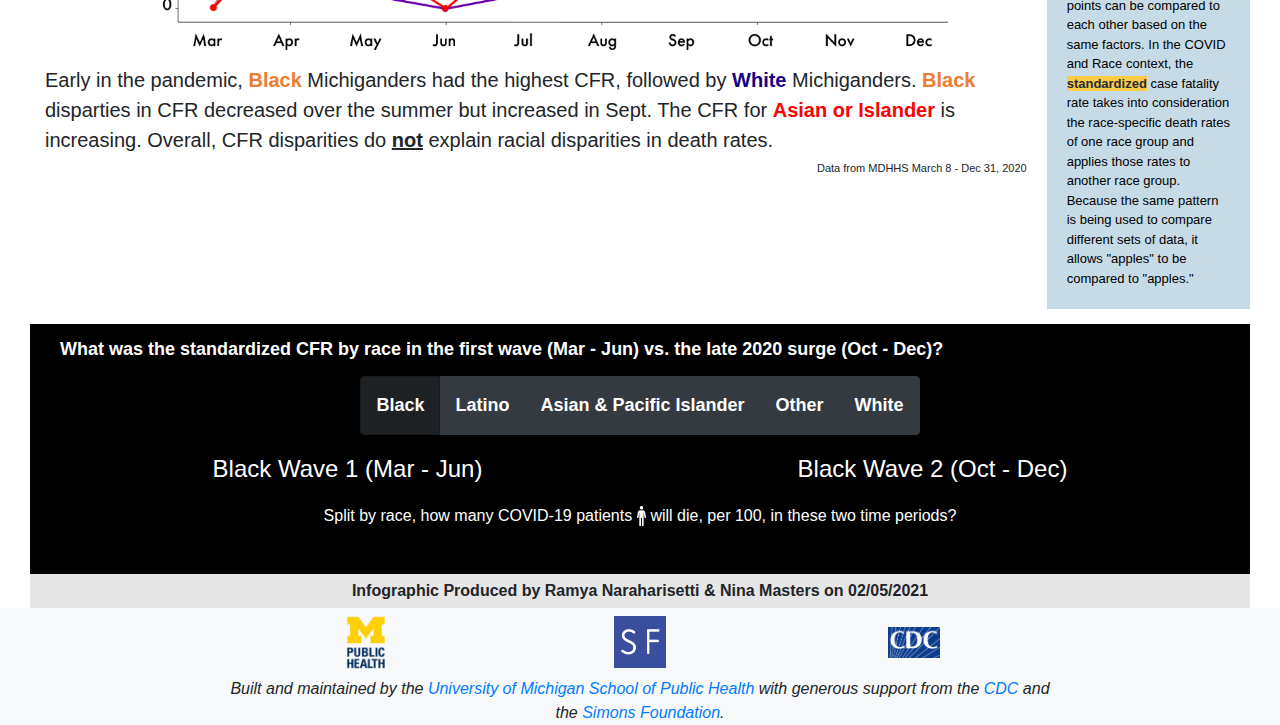
==== commit 81cbae0a: "remove funding page" ====
--- a/disparities.html
+++ b/disparities.html
@@ -51,13 +51,8 @@
         <li class="nav-item text-right">
           <a class="nav-link text-primary active" href="/disparities.html" title="COVID Disparities">COVID Disparities</a>
         </li>
-        <li class="nav-item dropdown text-right">
-          <a class="nav-link dropdown-toggle" id="navbarDropdown" role="button" data-toggle="dropdown" aria-haspopup="true" aria-expanded="false">
-            About Epibayes
-          </a>
-          <div class="dropdown-menu" aria-labelledby="navbarDropdown">
-            <a class="dropdown-item" href="/team.html" title="About the Epibayes Lab">The Team</a>
-            <a class="dropdown-item" href="/funding.html" title="Our funders">Funding</a>
+        <li class="nav-item text-right">
+          <a class="nav-link text-primary" href="/team.html" title="About the Epibayes Lab">The Team</a>
         </li>
       </ul>
     </div>
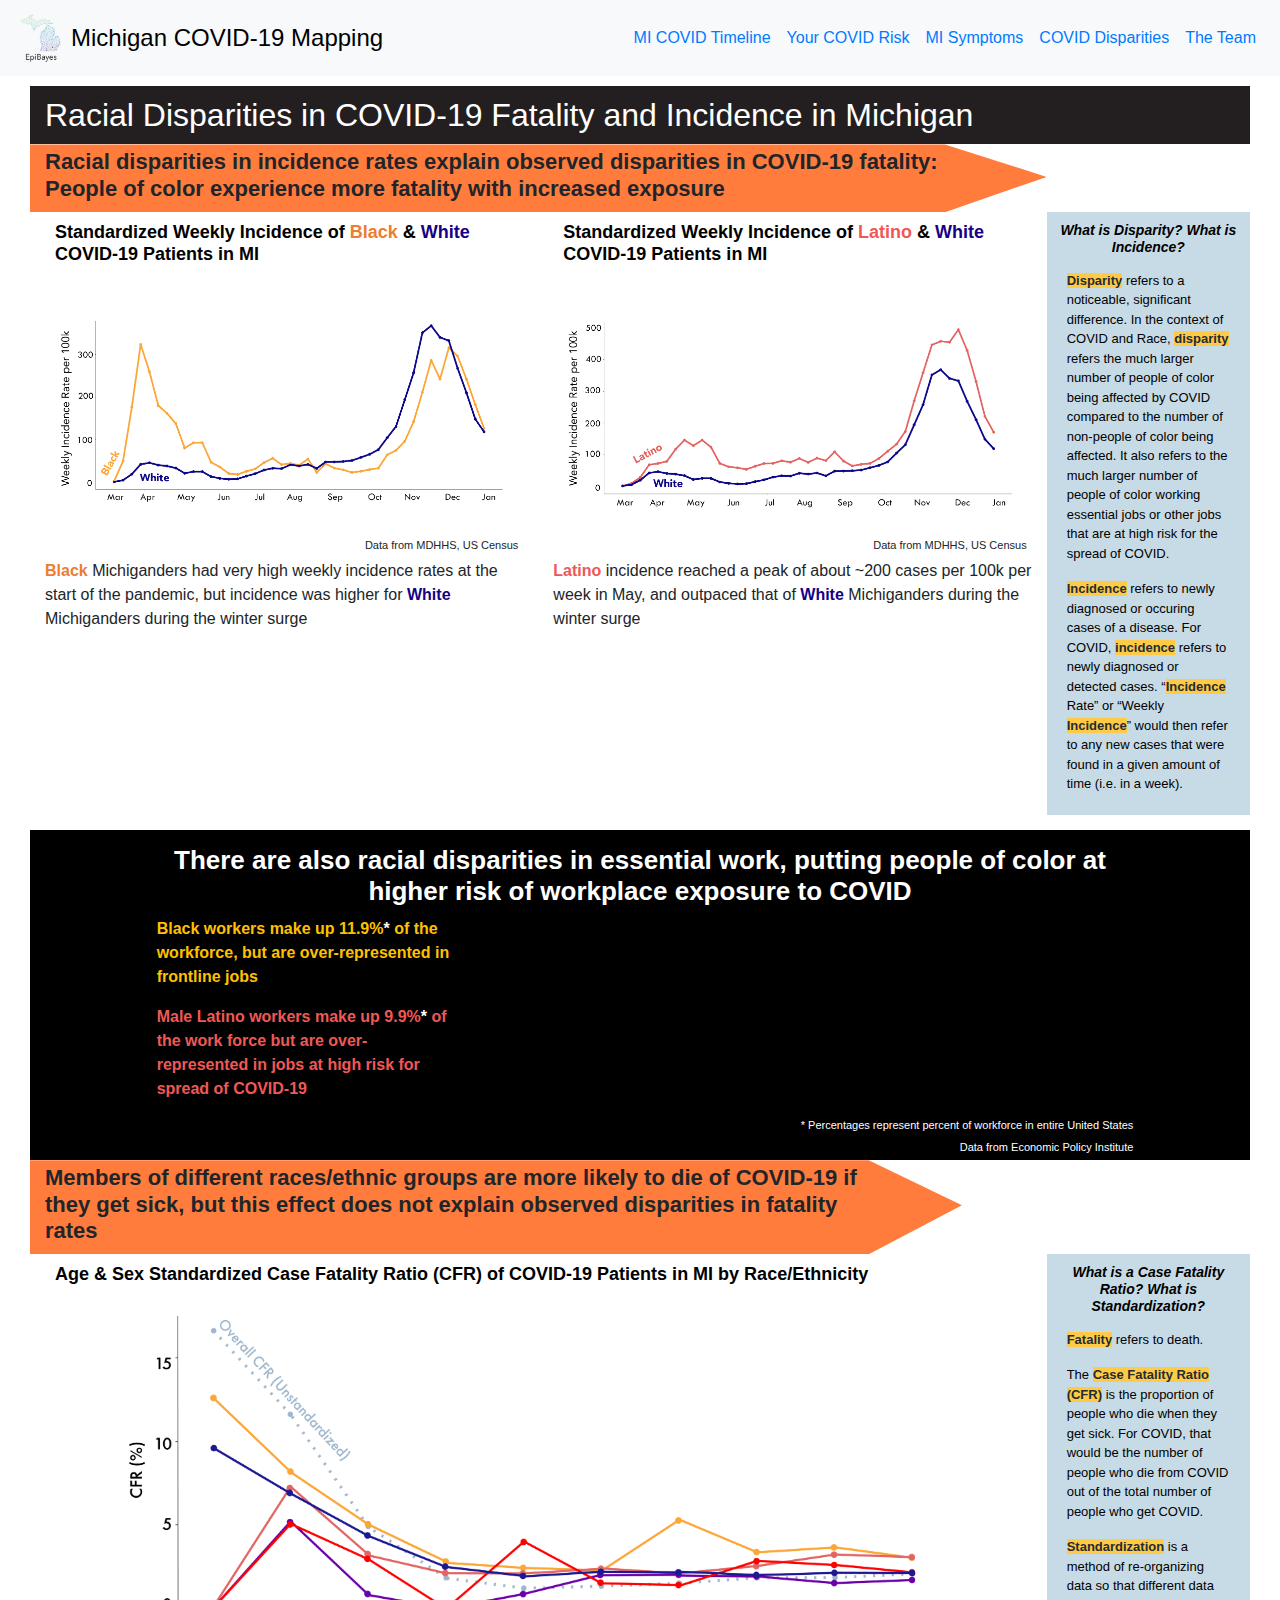
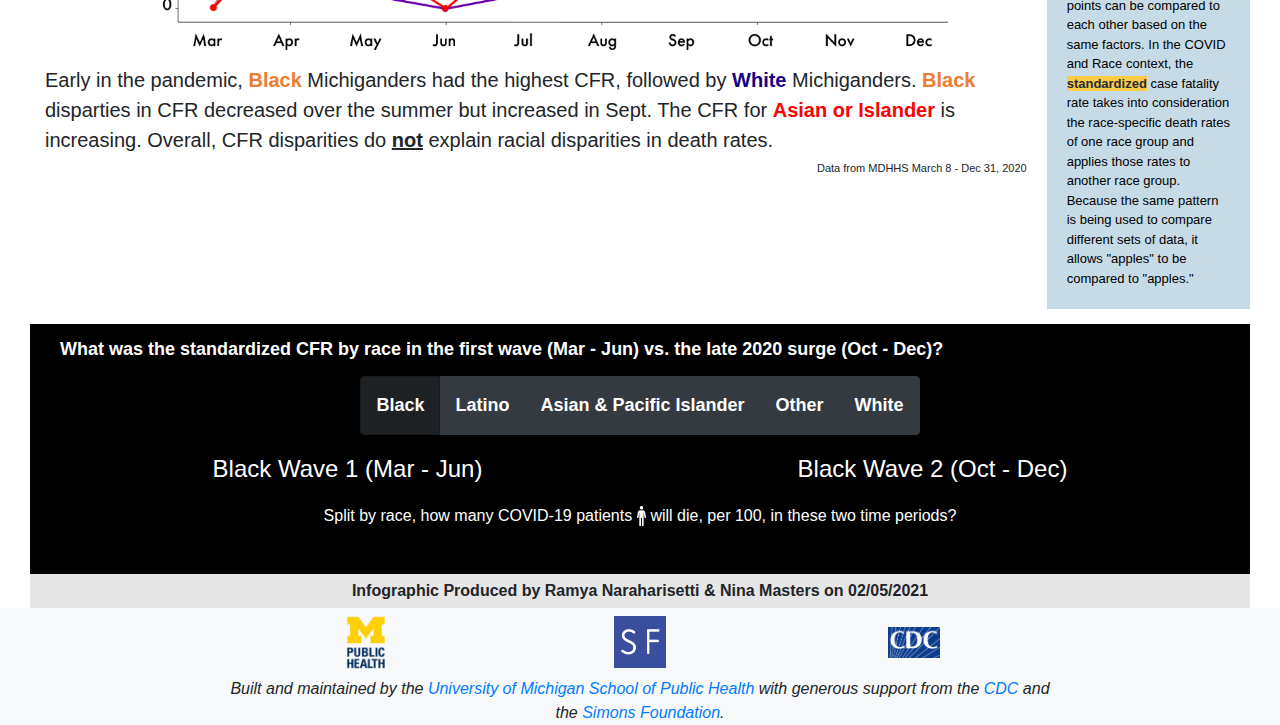
==== commit 3995e531: "fix grammar miss" ====
--- a/disparities.html
+++ b/disparities.html
@@ -101,7 +101,7 @@
                 <div class="definitionsdiv">
                   <div class="row defrow">
                     <div class="col-sm-12">
-                      <p class="def"><span class="disparity">Disparity</span> refers to a noticeable, significant difference. In the context of COVID and Race, <span class="disparity">disparity</span> refers the the much larger number of people of color being affected by COVID compared to the number of non-people of color being affected.  It also refers to the much larger number of people of color working essential jobs or other jobs that are at high risk for the spread of COVID.</p>
+                      <p class="def"><span class="disparity">Disparity</span> refers to a noticeable, significant difference. In the context of COVID and Race, <span class="disparity">disparity</span> refers the much larger number of people of color being affected by COVID compared to the number of non-people of color being affected.  It also refers to the much larger number of people of color working essential jobs or other jobs that are at high risk for the spread of COVID.</p>
                       <p class="def"><span class="incidence">Incidence</span> refers to newly diagnosed or occuring cases of a disease. For COVID, <span class="incidence">incidence</span> refers to newly diagnosed or detected cases. “<span class="incidence">Incidence</span> Rate” or “Weekly <span class="incidence">Incidence</span>” would then refer to any new cases that were found in a given amount of time (i.e. in a week).</p>
                     </div> <!--clpse col-10-->
                   </div> <!--close row defrow-->
--- a/css/main.css
+++ b/css/main.css
@@ -1111,19 +1111,21 @@
   color: white;
 }
 
-/* ||FUNDING.HTML|| */
-.funderH2{
-  font-size: 18px;
-  font-weight: bold;
-}
-.funderLogo{
-  width: 350px;
-}
-.fundingFooter{
-  position: absolute;
-  bottom: 0;
-  width: 100%;
-}
+/* loader */
+.loader {
+  border: 10px solid #f3f3f3; /* Light grey */
+  border-top: 10px solid #3498db; /* Blue */
+  border-radius: 50%;
+  width: 5vw;
+  height: 5vw;
+  animation: spin 2s linear infinite;
+}
+
+@keyframes spin {
+  0% { transform: rotate(0deg); }
+  100% { transform: rotate(360deg); }
+}
+
 /* ||adjustments based on screen size|| */
 /* (for disparities page) */
 /* ||XS DEVICES|| */
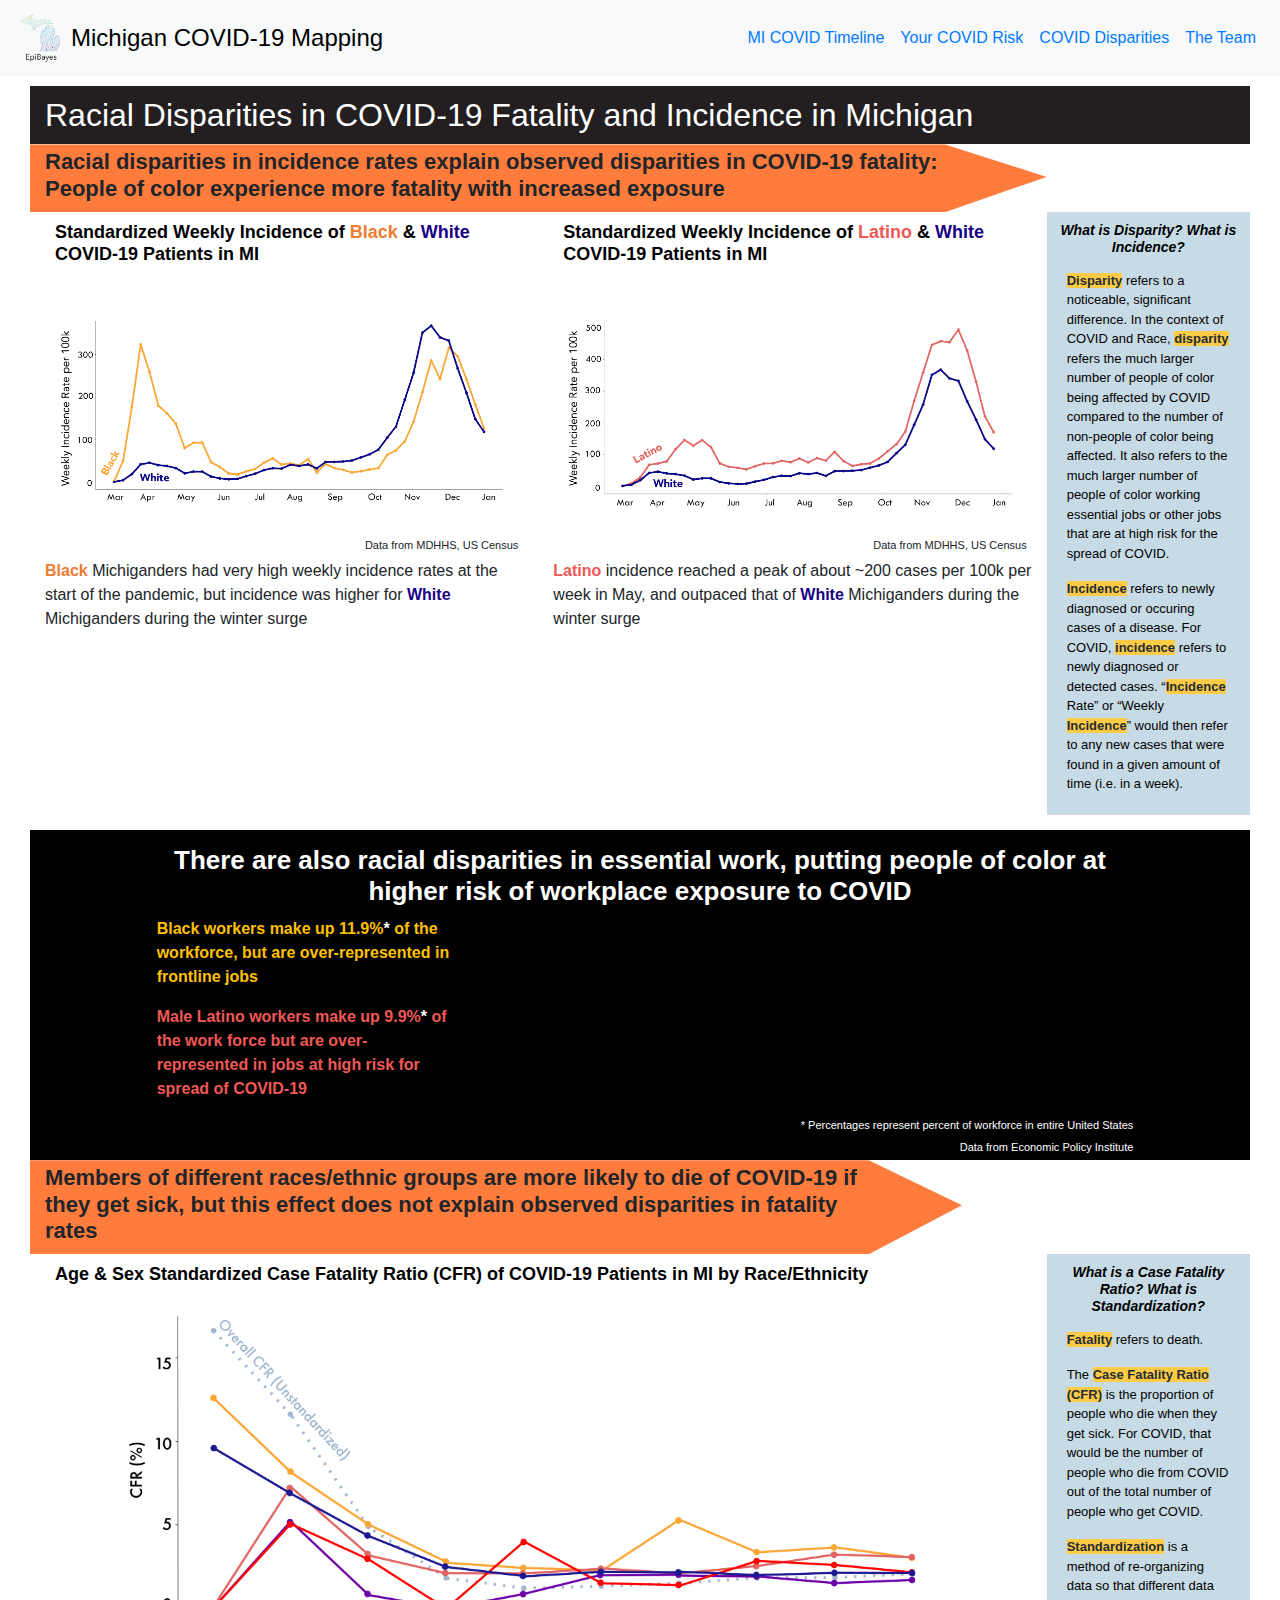
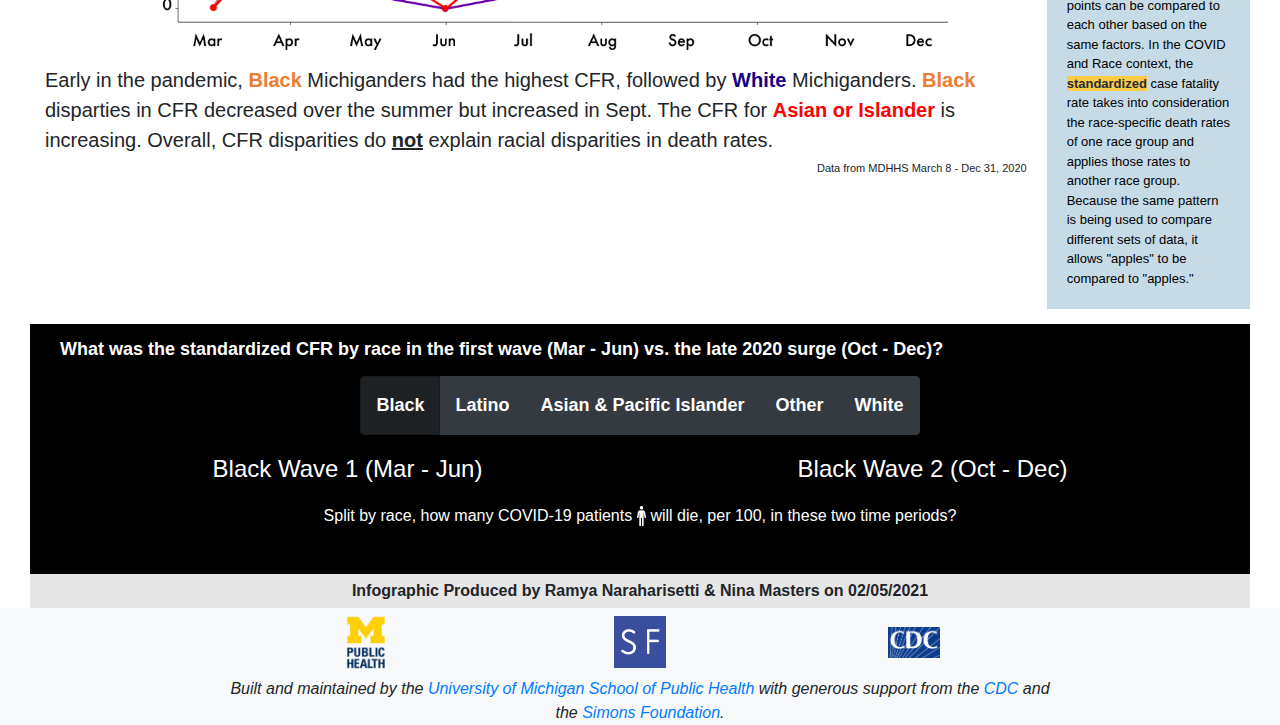
==== commit 41700661: "update team page and remove misymptoms" ====
--- a/disparities.html
+++ b/disparities.html
@@ -44,9 +44,6 @@
         </li>
         <li class="nav-item text-right">
             <a class="nav-link text-primary" href="/storymap.html" title="Understand different possible sources of COVID exposure">Your COVID Risk</a>
-        </li>
-        <li class="nav-item text-right">
-          <a class="nav-link text-primary" href="/misymptoms.html" title="Identify potential symptoms of COVID-19">MI Symptoms</a>
         </li>
         <li class="nav-item text-right">
           <a class="nav-link text-primary active" href="/disparities.html" title="COVID Disparities">COVID Disparities</a>
@@ -82,7 +79,7 @@
               <div class="col-lg-5 col-md-12 incidencechartcol">
                 <h4 class="charttitle">Standardized Weekly Incidence of <span class="blackid">Black</span> & <span class="whiteid">White</span> COVID-19 Patients in MI</h4>
                 <div class="imgandtextfloat">
-                  <img class="charts chartincidence" src="/img/weekly_incidence_white_black.png" alt="a line graph that shows how Black and White incidence compares">
+                  <img class="charts chartincidence" src="/img/disparities/weekly_incidence_white_black.png" alt="a line graph that shows how Black and White incidence compares">
                   <p class="datasource align-bottom text-right">Data from MDHHS, US Census</p>
                   <p id="bwincidenceexplainer">
                     <span class="blackid">Black </span>Michiganders had very high weekly incidence rates at the start of the pandemic, but incidence was higher for <span class="whiteid">White</span> Michiganders during the winter surge</p>
@@ -91,7 +88,7 @@
               <div class="col-lg-5 col-md-12 incidencechartcol">
                 <h4 class="charttitle">Standardized Weekly Incidence of <span class="latinoid">Latino</span> & <span class="whiteid">White</span> COVID-19 Patients in MI</h4>
                 <div class="imgandtextfloat">
-                  <img class="charts chartincidence" src="/img/weekly_incidence_white_latino.png" alt="a line graph that shows how White and Latino incidence compares">
+                  <img class="charts chartincidence" src="/img/disparities/weekly_incidence_white_latino.png" alt="a line graph that shows how White and Latino incidence compares">
                   <p class="datasource align-bottom text-right">Data from MDHHS, US Census</p>
                   <p id="wlincidenceexplainer"><span class="latinoid">Latino</span> incidence reached a peak of about ~200 cases per 100k per week in May, and outpaced that of <span class="whiteid">White</span> Michiganders during the winter surge</p>
                 </div> <!--close div for imgandtextfloat-->
@@ -198,7 +195,7 @@
               <div class="col-lg-10 col-md-12 linegraphcol">
                 <h4 class="charttitle">Age & Sex Standardized Case Fatality Ratio (CFR) of COVID-19 Patients in MI by Race/Ethnicity</h4>
                 <div class="imgandtextfloat d-flex flex-column align-items-center">
-                  <img class="charts chartallincidence" src="/img/all_incidence.png" alt="line chart that shows the CFR% of Black, White, Asian or Pacific Islander, Native, Other, and White populations from March to December">
+                  <img class="charts chartallincidence" src="/img/disparities/all_incidence.png" alt="line chart that shows the CFR% of Black, White, Asian or Pacific Islander, Native, Other, and White populations from March to December">
                   <p id="cfrstandardizedexplainer">
                     Early in the pandemic, <span class="blackid">Black</span> Michiganders had the highest CFR, followed by <span class="whiteid">White</span> Michiganders. <span class="blackid">Black</span> disparties in CFR decreased over the summer but increased in Sept. The CFR for <span class="APIAid">Asian or Islander</span> is increasing. Overall, CFR disparities do <u><b>not</b></u> explain racial disparities in death rates.
                   </p>
@@ -253,7 +250,7 @@
                   <div class="row gingerechxplrow">
                     <div class="col-md-12 gingerexplain d-flex align-items-center justify-content-center">
                       <div class="gingerfloat">
-                        <p class="gingerexp">Split by race, how many COVID-19 patients <img class="gingericon" src="/img/gingerbread.png" alt="a human-shaped icon"> will die, per 100, in these two time periods?</p>
+                        <p class="gingerexp">Split by race, how many COVID-19 patients <img class="gingericon" src="/img/disparities/gingerbread.png" alt="a human-shaped icon"> will die, per 100, in these two time periods?</p>
                       </div> <!--close div for gingerfloat-->
                     </div> <!--close col-12 gingerexplain-->
                   </div> <!--close row gingerexplrow-->
@@ -274,9 +271,9 @@
       <div class="row sphiconrow">
         <div class="col-sm-2"></div>
         <div class="col-sm-8 d-flex justify-content-around align-items-center text-center">
-          <img class="footerimg" id="sphlogo" src="img/public health logo.png">
-          <img class="footerimg" id="simonslogo" src="img/simons-logo-simple.png">
-          <img class="footerimg" id="cdclogo" src="img/cdc-logo.png">
+          <img class="footerimg" id="sphlogo" src="img/fundsponsor/public health logo.png">
+          <img class="footerimg" id="simonslogo" src="img/fundsponsor/simons-logo-simple.png">
+          <img class="footerimg" id="cdclogo" src="img/fundsponsor/cdc-logo.png">
         </div>
         <div class="c0l-sm-2"></div>
       </div> <!--close sphiconrow-->
--- a/css/main.css
+++ b/css/main.css
@@ -262,6 +262,7 @@
 }
 
 textarea{
+  display: none;
   width: 0;
   height: 0;
 }
@@ -447,6 +448,7 @@
 
 .bar {
   fill: #5CBDCA;
+  clip-path: url(#clip);
 }
 
 .avgLine {
@@ -465,6 +467,7 @@
 .milestone {
   stroke: lightgray;
   stroke-width: 1;
+  /* clip-path: url(#clip); */
 }
 
 text .milestone-text{
@@ -472,13 +475,19 @@
 }
 
 .milestone-text {
+  display: block;
   font-size: 0.355em;
   line-height: 0.5em;
   font-weight: 400;
 }
 
+.hidetext{
+  display: none !important;
+}
+
 .rect {
   fill: #e6e9eb;
+  clip-path: url(#clip);
 }
 
 .rect-text {
@@ -490,6 +499,16 @@
   text-anchor: end;
 }
 
+.selection{
+  stroke : none;
+}
+.shss{
+  display: block;
+}
+
+.hideSHSS {
+  display: none;
+}
 /* || STORYMAP.html || */
 #storymappage h1{
   font-size: 24pt;
@@ -1091,8 +1110,7 @@
   padding-top: 10px;
   padding-bottom: 20px;
 }
-ts
-c
+
 .gingerlabel{
   color: white;
 }
@@ -1124,6 +1142,10 @@
 @keyframes spin {
   0% { transform: rotate(0deg); }
   100% { transform: rotate(360deg); }
+}
+
+.event-summary {
+  font-size: 18px;
 }
 
 /* ||adjustments based on screen size|| */
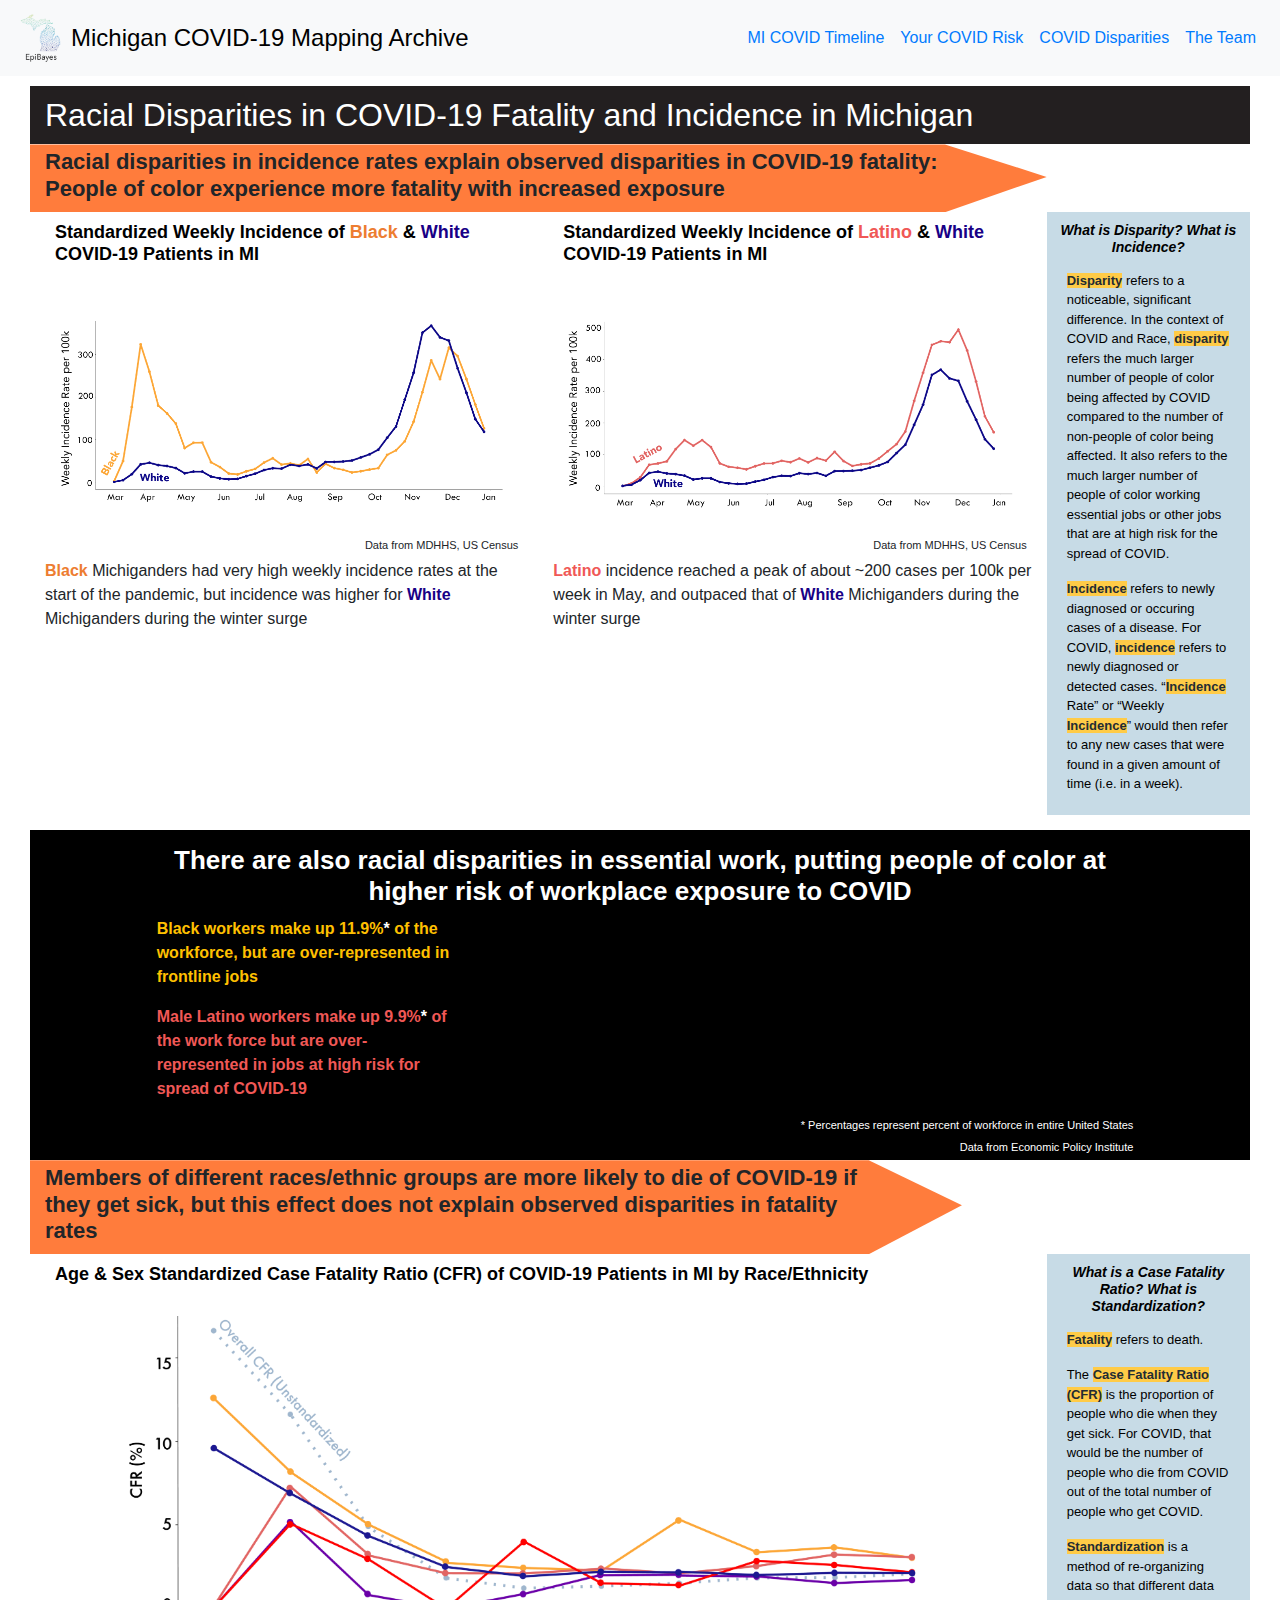
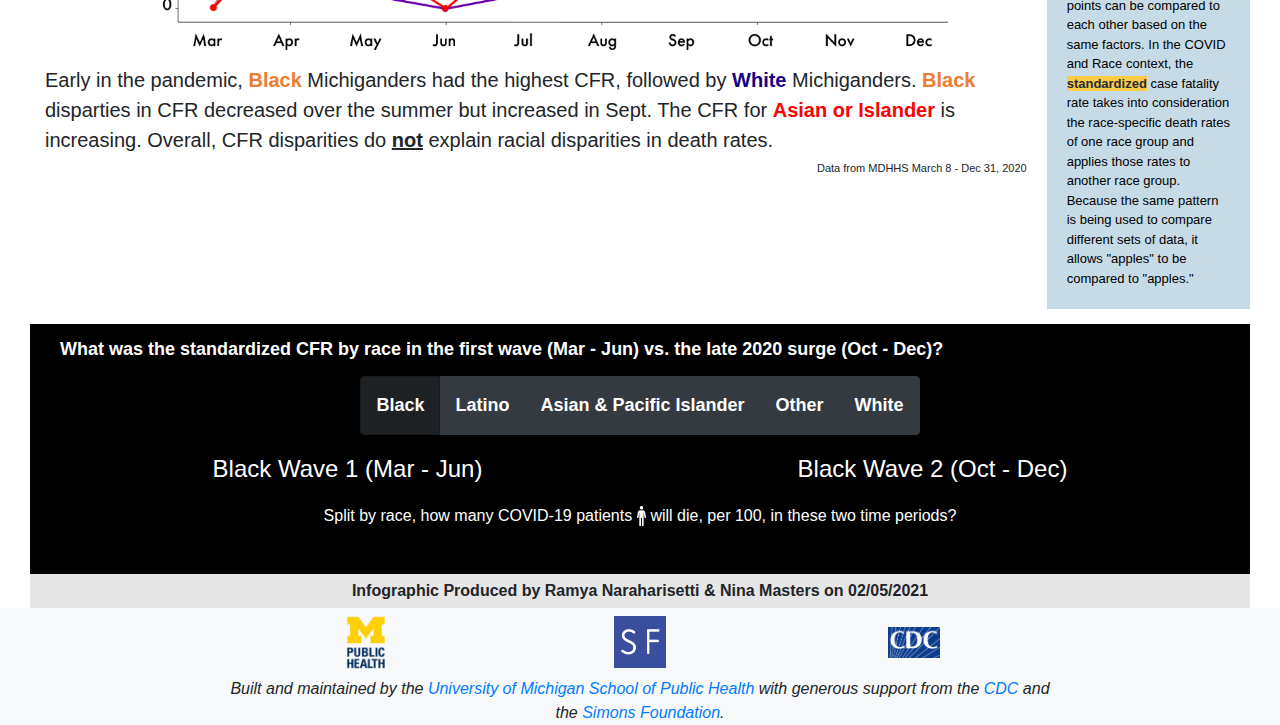
==== commit 87b20400: "update data to not load 10km files (unused views), add archive to titles" ====
--- a/disparities.html
+++ b/disparities.html
@@ -9,7 +9,7 @@
         gtag('config', 'UA-37324839-1');
     </script>
     <meta charset='utf-8' />
-    <title>Michigan COVID-19 Tracker</title>
+    <title>Michigan COVID-19 Tracker Archive</title>
     <link rel="icon" type="image/png" href="img/favicon.png">
     <meta name='viewport' content='initial-scale=1,maximum-scale=1,user-scalable=no' />
     
@@ -31,7 +31,7 @@
     <!-- navbar brand image + title -->
     <a class="navbar-brand align-items-center" title="Go to the Epibayes Lab" href="https://epibayes.io" target="_blank">
       <img id="epibayes-logo" src="img/logo_transparent.png">
-      <a class="navtitle d-none d-sm-inline-block text-center" title="Michigan COVID-19 Mapping Home" href="/index.html">Michigan COVID-19 Mapping
+      <a class="navtitle d-none d-sm-inline-block text-center" title="Michigan COVID-19 Mapping Home" href="/index.html">Michigan COVID-19 Mapping Archive
       </a>
     </a>
     <button class="navbar-toggler" type="button" data-toggle="collapse" data-target="#website-nav" aria-controls="navbarNav" aria-expanded="false" aria-label="Toggle navigation">
--- a/css/main.css
+++ b/css/main.css
@@ -122,7 +122,6 @@
 
 }
 
-
 /* style daterangepick stuff */
 .drprow{
   padding: 10px 0px;
@@ -294,10 +293,10 @@
 }
 
 /* style the goal text paragraph */
-#ourgoal{
-  margin: 0;
-  padding: 0;
-  padding-top: 10px;
+.thegoal, .goaltext {
+  padding: 0;
+  margin: 0;
+  padding-bottom: 5px;
 }
 
 /* style covidfacts row */
@@ -402,6 +401,11 @@
   padding: 0px 5px;
 }
 
+/* add padding to top of where/why sections */
+.covidfacts {
+  padding-top: 15px;
+}
+
 /* || TEAM.html || */
 /* style h4 elements */
 h4{
@@ -441,7 +445,7 @@
 
 /* || TIMELINE.html || */
 /* adding margin to the timeline and text */
-#timeline, .timeline-text {
+.timeline-text {
   margin-top: 10px;
   margin-bottom: 10px;
 }
@@ -509,6 +513,11 @@
 .hideSHSS {
   display: none;
 }
+
+.timeline-download{
+  margin-bottom: 15px;
+}
+
 /* || STORYMAP.html || */
 #storymappage h1{
   font-size: 24pt;
